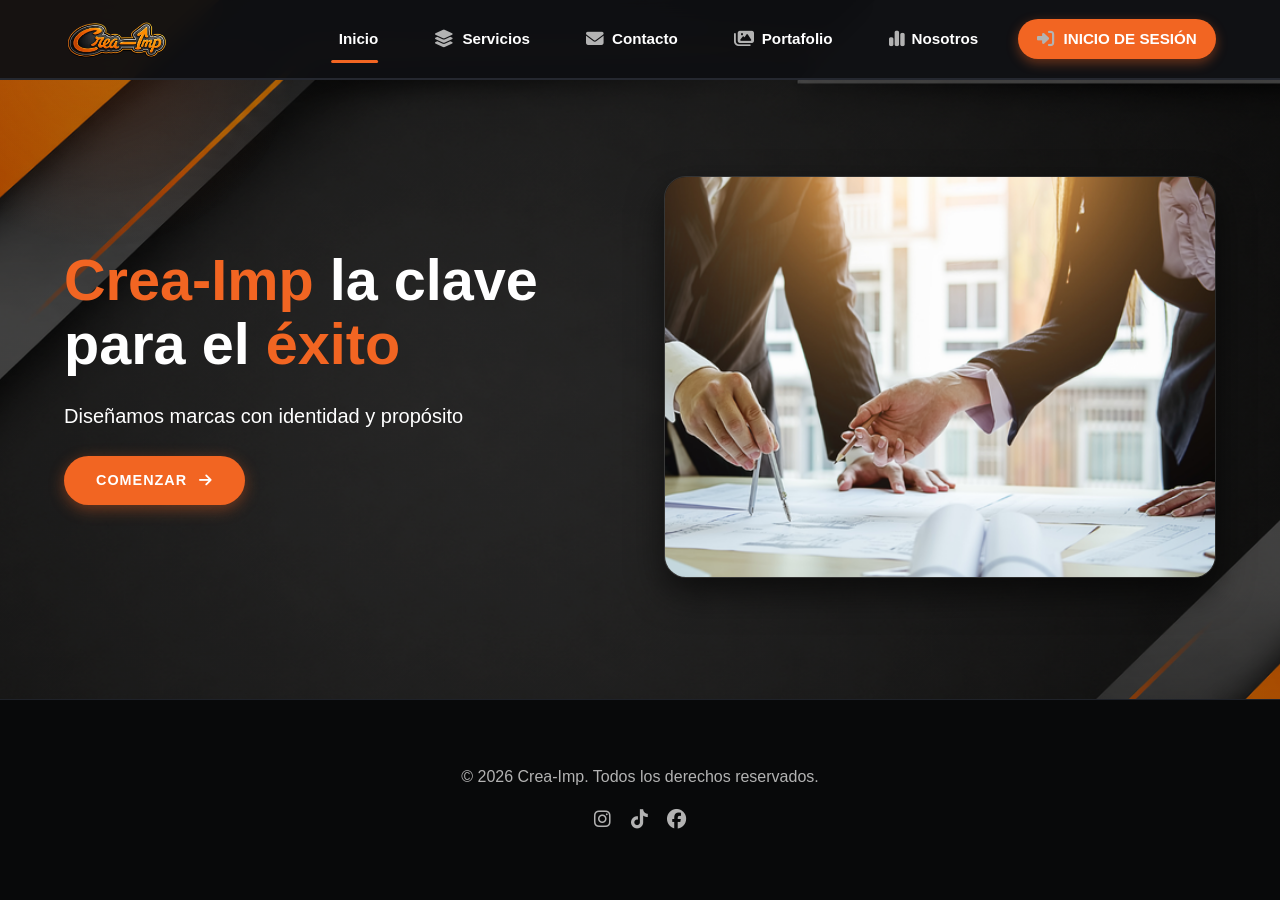
==== index.html @ 3a20e503 "actualización" ====
<!DOCTYPE html>
<html lang="es">
<head>
  <meta charset="UTF-8">
  <meta name="viewport" content="width=device-width, initial-scale=1.0">
  <title>Crea-Imp | Agencia de Diseño & Desarrollo Digital</title>
  <meta name="description" content="Diseñamos marcas con identidad y propósito. Soluciones en diseño gráfico, redes sociales y desarrollo web.">
  
  <!-- FontAwesome Cdn para Iconos -->
  <link rel="stylesheet" href="https://cdnjs.cloudflare.com/ajax/libs/font-awesome/6.4.0/css/all.min.css">
  <!-- Google Fonts: Poppins -->
  <link rel="preconnect" href="https://fonts.googleapis.com">
  <link rel="preconnect" href="https://fonts.gstatic.com" crossorigin>
  <link href="https://fonts.googleapis.com/css2?family=Poppins:ital,wght@0,400;0,600;0,700;0,800;1,800&display=swap" rel="stylesheet">
  
  <!-- CSS Global -->
  <link rel="stylesheet" href="css/styles.css">
  <link rel="stylesheet" href="css/inicio.css">
</head>
<body>

  <!-- ==================== HEADER / NAV ==================== -->
 <header class="main-header">
  <div class="header-container">
    
    <!-- Logo -->
    <a href="index.html" class="logo-link">
      <img src="IMG/logo.png" alt="Logo Crea-Imp" class="logo-img">
    </a>

    <button class="hamburger" id="hamburger-btn"
            aria-label="Abrir menú"
            aria-controls="nav-menu"
            aria-expanded="false">
      <span></span>
      <span></span>
      <span></span>
    </button>

    <!-- Menú de Navegación -->
    <nav>
      <ul class="nav-menu" id="nav-menu">
        <li><a href="index.html" class="nav-link active"><i class="fa-solid fa-sparkles"></i> Inicio</a></li>
        <li><a href="Servicios.html" class="nav-link"><i class="fa-solid fa-layer-group"></i> Servicios</a></li>
        <li><a href="Contacto.html" class="nav-link"><i class="fa-solid fa-envelope"></i> Contacto</a></li>
        <li><a href="Portafolio.html" class="nav-link"><i class="fa-solid fa-images"></i> Portafolio</a></li>
        <li><a href="Nosotros.html" class="nav-link"><i class="fa-solid fa-chart-simple"></i> Nosotros</a></li>
        
        <!-- ÚNICO BOTÓN DE INICIO DE SESIÓN -->
        <li>
          <a href="ingreso.html" class="nav-link btn-login-nav">
            <i class="fa-solid fa-right-to-bracket"></i> INICIO DE SESIÓN
          </a>
        </li>
      </ul>
    </nav>

  </div>
</header>



  <main>
    <!-- ==================== HERO SECTION ==================== -->
    <section class="hero-section">
      <div class="container hero-container">
        <div class="hero-content">
          <h1 class="hero-title">
            <span class="text-orange">Crea-Imp</span> la clave para el <span class="text-orange">éxito</span>
          </h1>
          <p class="hero-subtitle">
            Diseñamos marcas con identidad y propósito
          </p>
          <a href="contacto.html" class="btn-primary">
            COMENZAR <i class="fa-solid fa-arrow-right"></i>
          </a>
        </div>

        <div class="hero-image-wrapper">
          <img src="IMG/inicio.png" 
               alt="Equipo de diseño trabajando en planeación estratégica" 
               class="hero-img">
        </div>
      </div>
    </section>

</main>

  <!-- ==================== FOOTER ==================== -->
  <footer class="main-footer">
    <div class="container footer-content">
      <p>&copy; 2026 Crea-Imp. Todos los derechos reservados.</p>
      <div class="footer-socials">
        <a href="https://instagram.com" target="_blank" aria-label="Instagram"><i class="fa-brands fa-instagram"></i></a>
        <a href="https://tiktok.com" target="_blank" aria-label="TikTok"><i class="fa-brands fa-tiktok"></i></a>
        <a href="https://facebook.com" target="_blank" aria-label="Facebook"><i class="fa-brands fa-facebook"></i></a>
      </div>
    </div>
  </footer>

  <!-- Script JS Global -->
  <script src="js/main.js"></script>
</body>
</html>
---- css/styles.css ----
/* ==========================================
   RESET & VARIABLES GLOBALES
   ========================================== */
:root {
  /* Colors */
  --bg-dark-primary: #0b0c0e;
  --bg-dark-secondary: #14161a;
  --bg-card: #1a1c23;
  --color-orange: #f26522;
  --color-orange-hover: #d95316;
  --color-orange-dark: #8c3203;
  --color-text-white: #ffffff;
  --color-text-muted: #b3b3b3;
  --color-border: rgba(255, 255, 255, 0.85);

  /* Typography */
  --font-family: 'Archivo Black', -apple-system, BlinkMacSystemFont, "Segoe UI", Roboto, sans-serif;
  
  /* Layout & Spacing */
  --container-max-width: 1200px;
  --header-height: 80px;
  --border-radius-card: 22px;
  --border-radius-btn: 30px;

  /* Transitions */
  --transition-fast: 0.25s ease;
  --transition-smooth: 0.4s cubic-bezier(0.16, 1, 0.3, 1);
}

*, *::before, *::after {
  box-sizing: border-box;
  margin: 0;
  padding: 0;
}

html {
  scroll-behavior: smooth;
  font-size: 16px;
}

body {
  font-family: var(--font-family);
  background-color: var(--bg-dark-primary);
  color: var(--color-text-white);
  line-height: 1.6;
  overflow-x: hidden;
  min-height: 100vh;
  display: flex;
  flex-direction: column;
}

/* Background Diagonal Shapes / Decorative accents */
body::before {
  content: '';
  position: fixed;
  top: -150px;
  left: -100px;
  width: 400px;
  height: 400px;
  background: radial-gradient(circle, rgba(242,101,34,0.15) 0%, rgba(0,0,0,0) 70%);
  pointer-events: none;
  z-index: 0;
}

/* ==========================================
   TYPOGRAPHY
   ========================================== */
h1, h2, h3, h4 {
  font-weight: 700;
  line-height: 1.2;
}

h1 {
  font-size: clamp(2rem, 5vw, 3.5rem);
}

h2 {
  font-size: clamp(1.8rem, 4vw, 2.5rem);
  text-align: center;
  margin-bottom: 0.5rem;
}

p {
  color: var(--color-text-muted);
  font-size: 1rem;
}

a {
  text-decoration: none;
  color: inherit;
  transition: var(--transition-fast);
}

ul {
  list-style: none;
}

/* ==========================================
   LAYOUT CONTAINERS
   ========================================== */
.container {
  width: 90%;
  max-width: var(--container-max-width);
  margin: 0 auto;
  padding: 2rem 0;
  position: relative;
  z-index: 1;
}

/* ==========================================
   HEADER & NAVIGATION
   ========================================== */
.main-header {
  position: sticky;
  top: 0;
  width: 100%;
  height: var(--header-height);
  background-color: rgba(14, 15, 18, 0.95);
  backdrop-filter: blur(10px);
  border-bottom: 2px solid #252830;
  z-index: 1000;
  display: flex;
  align-items: center;
}

.header-container {
  display: flex;
  justify-content: space-between;
  align-items: center;
  width: 90%;
  max-width: var(--container-max-width);
  margin: 0 auto;
}

/* Logo */
.logo {
  font-size: 1.8rem;
  font-weight: 800;
  font-style: italic;
  color: var(--color-orange);
  text-shadow: 2px 2px 0px #000, -1px -1px 0 #000, 1px -1px 0 #000, -1px 1px 0 #000;
  display: flex;
  align-items: center;
  gap: 0.2rem;
}

.logo span {
  color: #ffffff;
}

/* Nav Menu */
.nav-menu {
  display: flex;
  align-items: center;
  gap: 1.5rem;
}

.nav-link {
  display: flex;
  align-items: center;
  gap: 0.5rem;
  font-size: 0.95rem;
  font-weight: 600;
  color: var(--color-text-white);
  padding: 0.5rem 1rem;
  border-radius: 8px;
  position: relative;
}

.nav-link i {
  color: var(--color-text-muted);
  font-size: 1.1rem;
  transition: var(--transition-fast);
}

.nav-link:hover, 
.nav-link.active {
  color: var(--color-text-white);
}

.nav-link:hover i,
.nav-link.active i {
  color: var(--color-orange);
}

.nav-link.active::after {
  content: '';
  position: absolute;
  bottom: -4px;
  left: 50%;
  transform: translateX(-50%);
  width: 60%;
  height: 3px;
  background-color: var(--color-orange);
  border-radius: 2px;
}

/* Hamburger Menu Mobile */
.hamburger {
  display: none;
  flex-direction: column;
  justify-content: space-between;
  width: 30px;
  height: 21px;
  background: transparent;
  border: none;
  cursor: pointer;
  z-index: 1001;
}

.hamburger span {
  width: 100%;
  height: 3px;
  background-color: var(--color-text-white);
  border-radius: 2px;
  transition: var(--transition-fast);
}

/* ==========================================
   BUTTONS & UI COMPONENTS
   ========================================== */
.btn-primary {
  display: inline-flex;
  align-items: center;
  justify-content: center;
  gap: 0.75rem;
  background-color: var(--color-orange);
  color: var(--color-text-white);
  font-weight: 700;
  font-size: 0.9rem;
  letter-spacing: 1px;
  text-transform: uppercase;
  padding: 0.8rem 2rem;
  border-radius: var(--border-radius-btn);
  border: none;
  cursor: pointer;
  box-shadow: 0 4px 15px rgba(242, 101, 34, 0.4);
  transition: var(--transition-smooth);
}

.btn-primary:hover {
  background-color: var(--color-orange-hover);
  transform: translateY(-2px);
  box-shadow: 0 6px 20px rgba(242, 101, 34, 0.6);
}

/* Custom Card Layout */
.card-box {
  background-color: var(--bg-card);
  border: 2px solid var(--color-border);
  border-radius: var(--border-radius-card);
  padding: 2.5rem;
  box-shadow: 0 10px 30px rgba(0, 0, 0, 0.5);
  position: relative;
  overflow: hidden;
}

/* ==========================================
   FOOTER GLOBAL
   ========================================== */
.main-footer {
  margin-top: auto;
  background-color: #08090a;
  border-top: 1px solid #1f2229;
  padding: 2rem 0;
  text-align: center;
  font-size: 0.85rem;
  color: var(--color-text-muted);
}

.footer-content {
  display: flex;
  flex-direction: column;
  align-items: center;
  gap: 1rem;
}

.footer-socials {
  display: flex;
  gap: 1.2rem;
}

.footer-socials a {
  color: var(--color-text-muted);
  font-size: 1.2rem;
}

.footer-socials a:hover {
  color: var(--color-orange);
}

/* ==========================================
   RESPONSIVE DESIGN (MOBILE & TABLET)
   ========================================== */
@media (max-width: 868px) {
  .hamburger {
    display: flex;
  }

  .nav-menu {
    position: fixed;
    top: var(--header-height);
    right: -100%;
    width: 100%;
    height: calc(100vh - var(--header-height));
    background-color: var(--bg-dark-primary);
    flex-direction: column;
    justify-content: center;
    gap: 2rem;
    transition: var(--transition-smooth);
  }

  .nav-menu.is-active {
    right: 0;
  }

  .nav-link {
    font-size: 1.2rem;
  }
}



/* ==========================================
   ESTILOS DESTACADOS PARA EL BOTÓN DE INICIO DE SESIÓN
   ========================================== */
.btn-login-nav {
  background-color: #f26522 !important;
  color: #ffffff !important;
  font-weight: 700 !important;
  padding: 0.5rem 1.2rem !important;
  border-radius: 20px !important;
  box-shadow: 0 4px 12px rgba(242, 101, 34, 0.4);
  transition: all 0.3s ease !important;
}

.btn-login-nav:hover {
  background-color: #d85416 !important;
  transform: translateY(-2px);
  box-shadow: 0 6px 15px rgba(242, 101, 34, 0.6);
}

 /* Ajustes generales para diferentes dispositivos */

* {
  box-sizing: border-box;
}

img {
  max-width: 100%;
  height: auto;
}
---- css/inicio.css ----
body {
  
background-image: linear-gradient(
    rgba(0, 0, 0, 0.3),
    rgba(0, 0, 0, 0.3)
  ), url("../IMG/fondo.png");

  background-size: cover;
  background-position: center;
  background-repeat: no-repeat;
  background-attachment: fixed;
}


/* ==========================================
   HOMEPAGE SPECIFIC STYLES
   ========================================== */

/* Utility class */
.text-orange {
  color: var(--color-orange);
}

/* Hero Section */
.hero-section {
  padding: 4rem 0;
  position: relative;
}

.hero-container {
  display: grid;
  grid-template-columns: 1fr 1fr;
  align-items: center;
  gap: 3rem;
}

.hero-content {
  display: flex;
  flex-direction: column;
  align-items: flex-start;
  gap: 1.5rem;
}

.hero-title {
  font-size: clamp(2.5rem, 4.5vw, 4rem);
  font-weight: 800;
  color: var(--color-text-white);
  line-height: 1.1;
}

.hero-subtitle {
  font-size: 1.25rem;
  color:  #ffffff;
}

.hero-image-wrapper {
  position: relative;
  border-radius: var(--border-radius-card);
  overflow: hidden;
  box-shadow: 0 15px 35px rgba(0, 0, 0, 0.6);
  border: 1px solid rgba(255, 255, 255, 0.1);
}

.hero-img {
  width: 100%;
  height: 100%;
  max-height: 400px;
  object-fit: cover;
  display: block;
}

/* Section: ¿Por qué elegir Crea-Imp? */
.why-us-section {
  padding: 5rem 0;
}

.section-title {
  text-align: left;
  margin-bottom: 2.5rem;
  font-size: clamp(2rem, 3.5vw, 2.8rem);
}

.why-us-grid {
  display: grid;
  grid-template-columns: 1.2fr 0.8fr;
  gap: 3rem;
  align-items: center;
}

.why-us-card {
  display: flex;
  flex-direction: column;
  gap: 1.5rem;
}

.card-icon-badge {
  width: 50px;
  height: 50px;
  background-color: rgba(242, 101, 34, 0.2);
  border: 1px solid var(--color-orange);
  border-radius: 12px;
  display: flex;
  align-items: center;
  justify-content: center;
  color: var(--color-orange);
  font-size: 1.4rem;
}

.why-us-text {
  font-size: 1.1rem;
  line-height: 1.8;
  color: #e0e0e0;
}

.why-us-visual {
  border-radius: var(--border-radius-card);
  overflow: hidden;
  box-shadow: 0 10px 30px rgba(0,0,0,0.5);
}

.why-us-img {
  width: 100%;
  height: 100%;
  max-height: 350px;
  object-fit: cover;
  display: block;
}

/* ==========================================
   RESPONSIVE HOMEPAGE
   ========================================== */
@media (max-width: 992px) {
  .hero-container,
  .why-us-grid {
    grid-template-columns: 1fr;
    gap: 2.5rem;
  }

  .hero-content {
    align-items: center;
    text-align: center;
  }

  .section-title {
    text-align: center;
  }
}



/* ==========================================
   ESTILOS DESTACADOS PARA EL BOTÓN DE INICIO DE SESIÓN
   ========================================== */
.btn-login-nav {
  background-color: #f26522 !important;
  color: #ffffff !important;
  font-weight: 700 !important;
  padding: 0.5rem 1.2rem !important;
  border-radius: 20px !important;
  box-shadow: 0 4px 12px rgba(242, 101, 34, 0.4);
  transition: all 0.3s ease !important;
}

.btn-login-nav:hover {
  background-color: #d85416 !important;
  transform: translateY(-2px);
  box-shadow: 0 6px 15px rgba(242, 101, 34, 0.6);
}




/* Ajuste de la imagen del logo en el header */
.logo-link {
  display: flex;
  align-items: center;
  text-decoration: none;
}

.logo-img {
  height: 45px; /* Ajusta este valor según la altura deseada */
  width: auto;  /* Mantiene la proporción original */
  object-fit: contain;
  transition: transform 0.3s ease;
}

.logo-img:hover {
  transform: scale(1.05); /* Efecto sutil al pasar el cursor */
}

 /* Ajustes generales para diferentes dispositivos */

* {
  box-sizing: border-box;
}

img {
  max-width: 100%;
  height: auto;
}
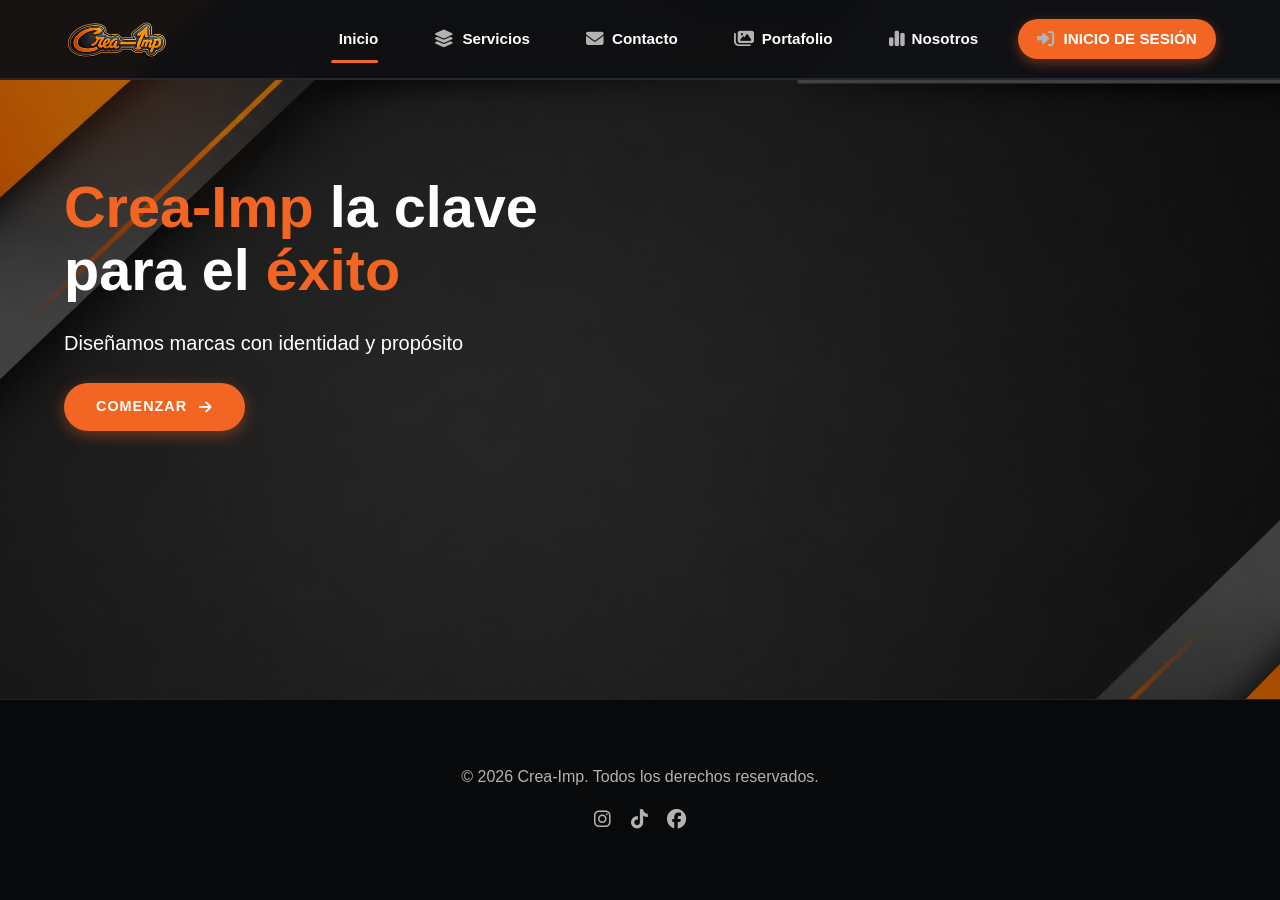
==== commit 7c6d4273: "actualización" ====
--- a/index.html
+++ b/index.html
@@ -2,7 +2,7 @@
 <html lang="es">
 <head>
   <meta charset="UTF-8">
-  <meta name="viewport" content="width=device-width, initial-scale=1.0">
+  <meta name="viewport" content="width=device-width, initial-scale=1.0,maximun-scale=1.0,user-scalable=no">
   <title>Crea-Imp | Agencia de Diseño & Desarrollo Digital</title>
   <meta name="description" content="Diseñamos marcas con identidad y propósito. Soluciones en diseño gráfico, redes sociales y desarrollo web.">
   
@@ -71,16 +71,17 @@
           <p class="hero-subtitle">
             Diseñamos marcas con identidad y propósito
           </p>
-          <a href="contacto.html" class="btn-primary">
+          <a href="Contacto.html" class="btn-primary">
             COMENZAR <i class="fa-solid fa-arrow-right"></i>
           </a>
         </div>
 
-        <div class="hero-image-wrapper">
-          <img src="IMG/inicio.png" 
-               alt="Equipo de diseño trabajando en planeación estratégica" 
-               class="hero-img">
-        </div>
+       <div class="hero-video">
+    <video autoplay muted loop playsinline preload="metadata">
+        <source src="video/video-crea-imp.mp4" type="video/mp4">
+        Tu navegador no admite la reproducción de video.
+    </video>
+</div>
       </div>
     </section>
 
--- a/css/styles.css
+++ b/css/styles.css
@@ -292,22 +292,30 @@
 /* ==========================================
    RESPONSIVE DESIGN (MOBILE & TABLET)
    ========================================== */
+/* MENÚ RESPONSIVE PARA MÓVILES */
 @media (max-width: 868px) {
   .hamburger {
     display: flex;
+    flex-shrink: 0;
   }
 
   .nav-menu {
-    position: fixed;
+    position: absolute;
     top: var(--header-height);
     right: -100%;
     width: 100%;
+    max-width: 100vw;
     height: calc(100vh - var(--header-height));
+    height: calc(100dvh - var(--header-height));
+    overflow-y: auto;
+    overflow-x: hidden;
     background-color: var(--bg-dark-primary);
     flex-direction: column;
     justify-content: center;
+    align-items: center;
     gap: 2rem;
     transition: var(--transition-smooth);
+    z-index: 1000;
   }
 
   .nav-menu.is-active {
@@ -342,11 +350,32 @@
 
  /* Ajustes generales para diferentes dispositivos */
 
-* {
+/* Ajustes generales para diferentes dispositivos */
+
+*,
+*::before,
+*::after {
   box-sizing: border-box;
 }
 
+html {
+  width: 100%;
+  max-width: 100%;
+  overflow-x: clip;
+}
+
+body {
+  width: 100%;
+  max-width: 100%;
+  overflow-x: clip;
+}
+
+img,
+video,
+iframe {
+  max-width: 100%;
+}
+
 img {
-  max-width: 100%;
   height: auto;
 }
--- a/css/inicio.css
+++ b/css/inicio.css
@@ -190,11 +190,48 @@
 
  /* Ajustes generales para diferentes dispositivos */
 
-* {
+*,
+*::before,
+*::after {
   box-sizing: border-box;
 }
 
 img {
   max-width: 100%;
   height: auto;
+}
+
+
+
+/* Ajustes para dispositivos móviles */
+@media (max-width: 768px) {
+  body {
+    background-attachment: scroll;
+    background-position: center top;
+  }
+
+  .hero-container,
+  .why-us-grid {
+    grid-template-columns: minmax(0, 1fr);
+  }
+
+  .hero-content,
+  .why-us-card {
+    min-width: 0;
+  }
+}
+
+.hero-video {
+    width: 100%;
+    max-width: 450px;
+    margin: 0 auto;
+    overflow: hidden;
+    border-radius: 14px;
+}
+
+.hero-video video {
+    display: block;
+    width: 100%;
+    height: auto;
+    object-fit: contain;
 }
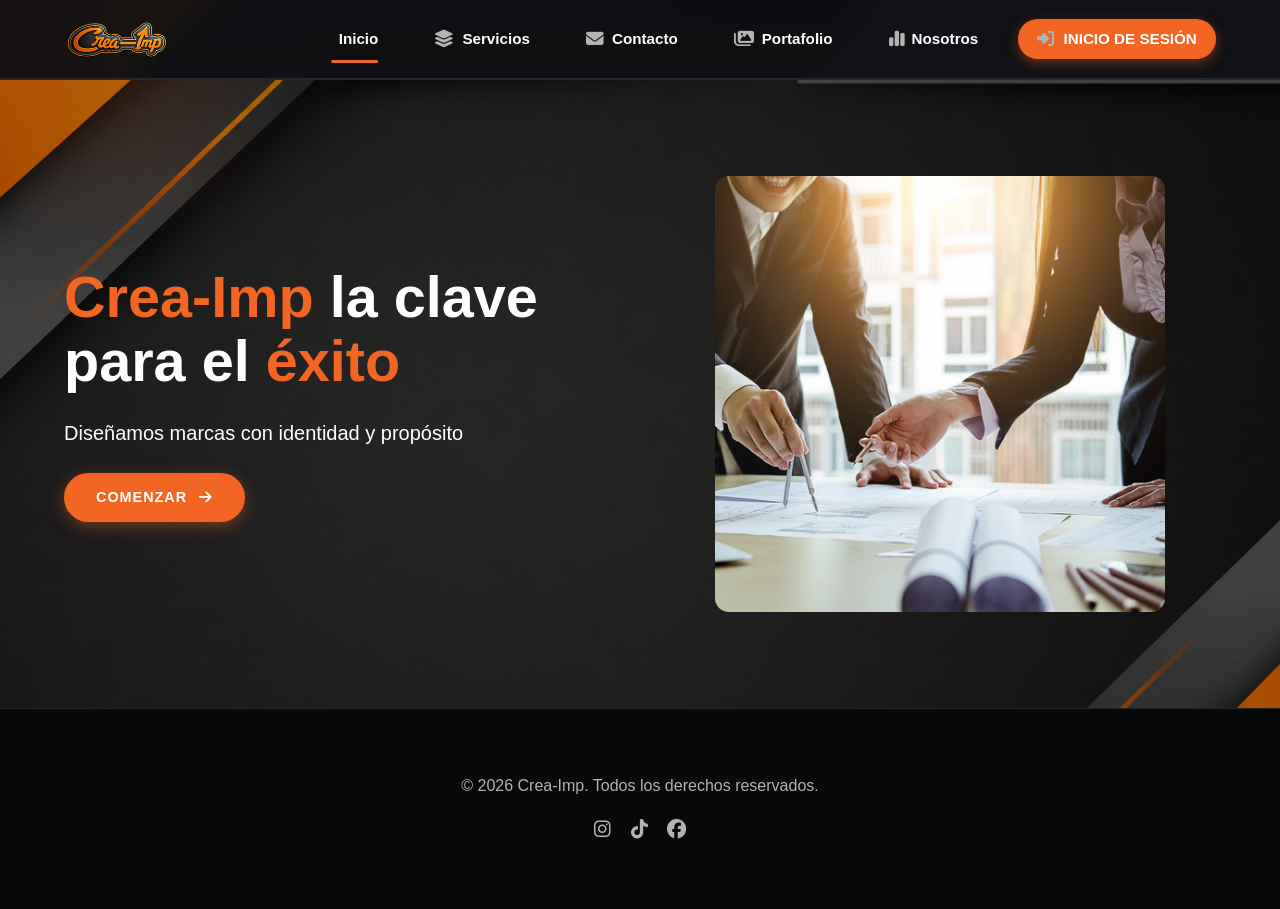
==== commit 1b7e6f3e: "actualización" ====
--- a/index.html
+++ b/index.html
@@ -76,10 +76,9 @@
           </a>
         </div>
 
-       <div class="hero-video">
-    <video autoplay muted loop playsinline preload="metadata">
+      <div class="hero-video">
+    <video muted loop playsinline preload="none" poster="IMG/inicio.png">
         <source src="video/video-crea-imp.mp4" type="video/mp4">
-        Tu navegador no admite la reproducción de video.
     </video>
 </div>
       </div>
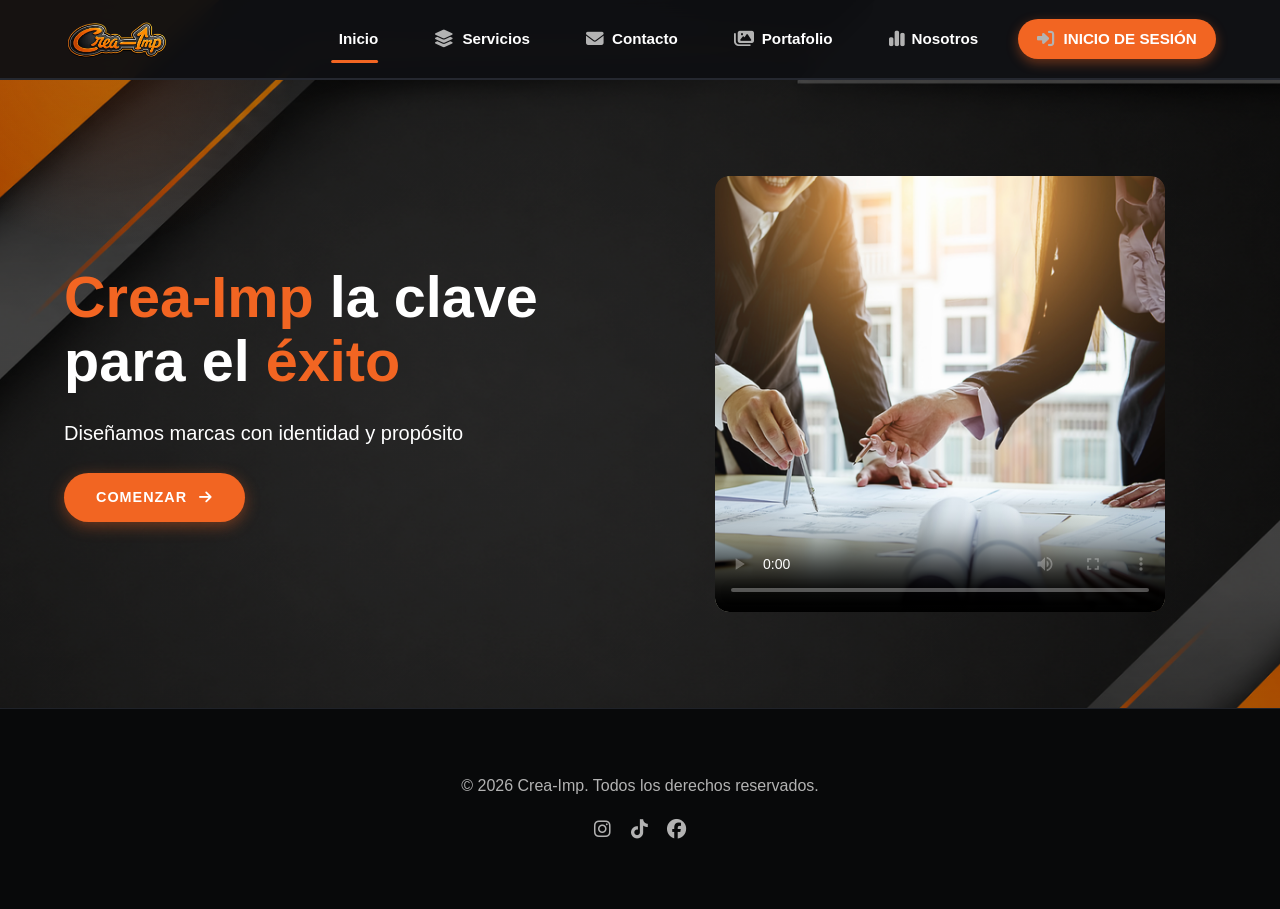
==== commit cabeb07e: "actualización" ====
--- a/index.html
+++ b/index.html
@@ -76,9 +76,10 @@
           </a>
         </div>
 
-      <div class="hero-video">
-    <video muted loop playsinline preload="none" poster="IMG/inicio.png">
+     <div class="hero-video">
+    <video controls playsinline preload="metadata" poster="IMG/inicio.png">
         <source src="video/video-crea-imp.mp4" type="video/mp4">
+        Tu navegador no admite la reproducción de video.
     </video>
 </div>
       </div>
--- a/css/inicio.css
+++ b/css/inicio.css
@@ -234,4 +234,5 @@
     width: 100%;
     height: auto;
     object-fit: contain;
-}+    border-radius: 14px;
+  }
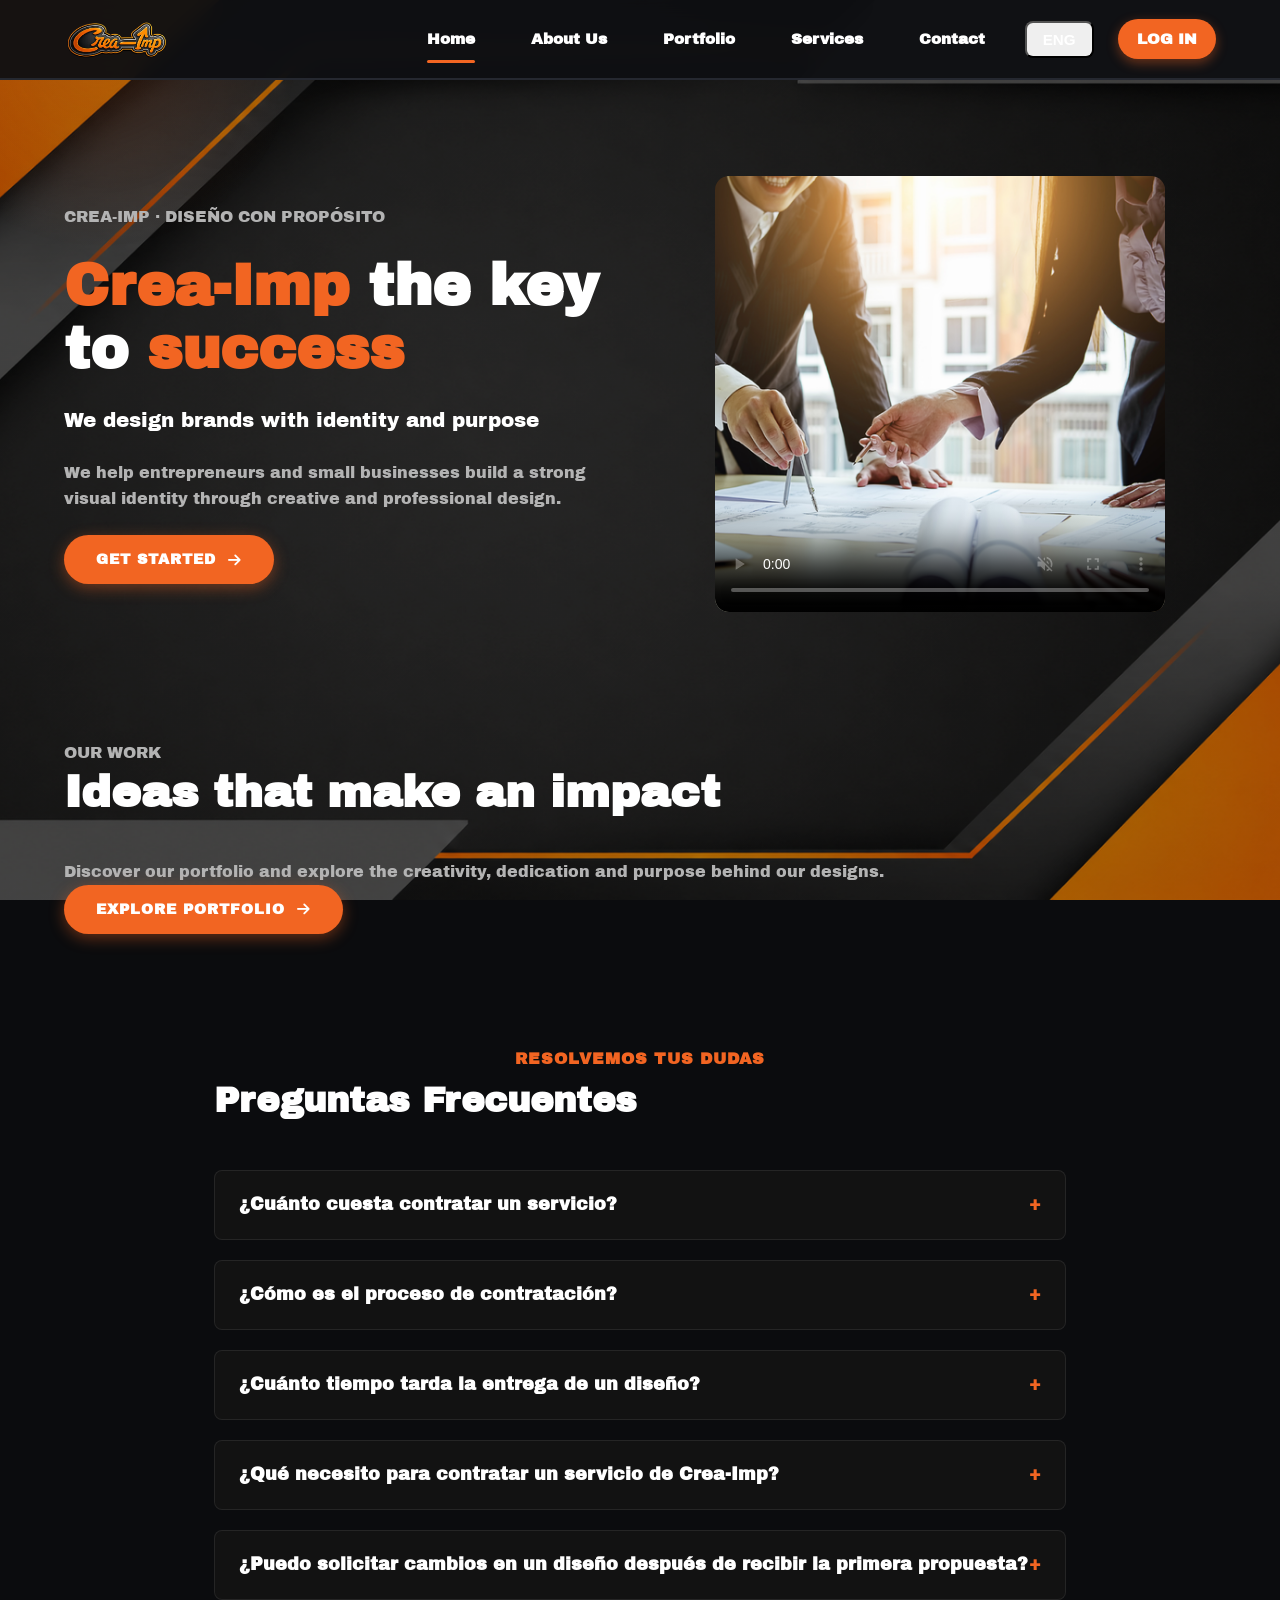
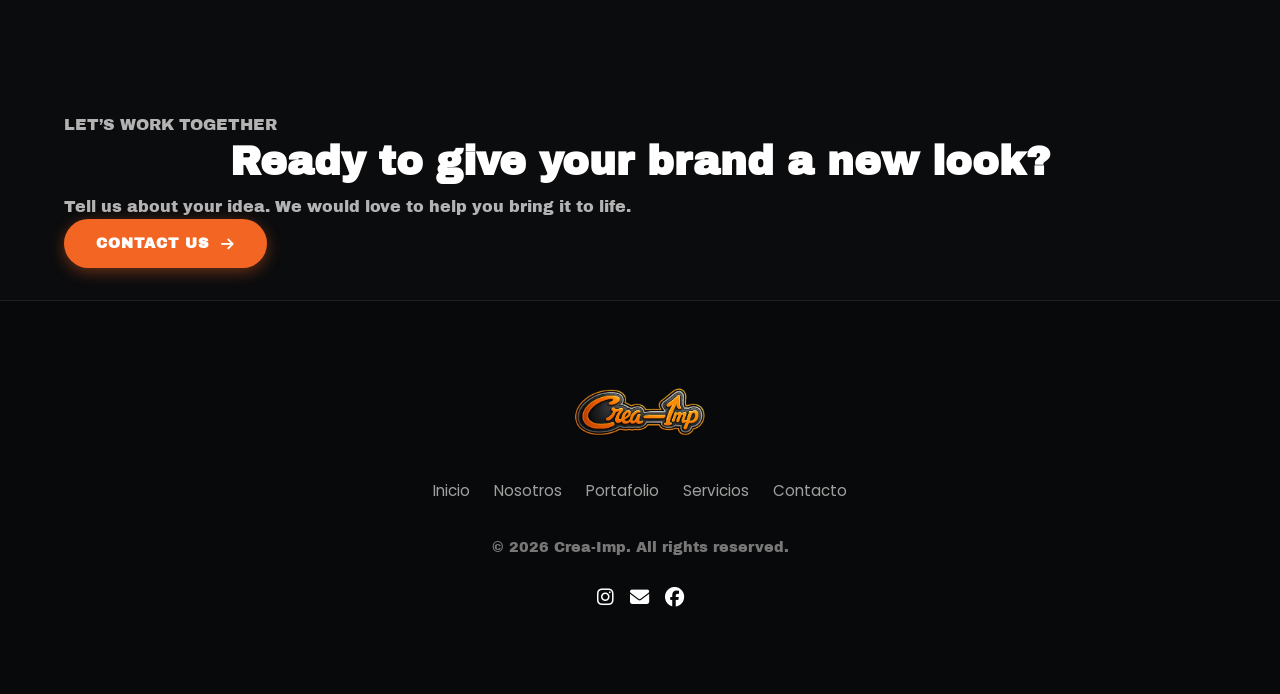
==== commit 686dd432: "actualización c-i" ====
--- a/index.html
+++ b/index.html
@@ -1,105 +1,424 @@
-<!DOCTYPE html>
-<html lang="es">
-<head>
-  <meta charset="UTF-8">
-  <meta name="viewport" content="width=device-width, initial-scale=1.0,maximun-scale=1.0,user-scalable=no">
-  <title>Crea-Imp | Agencia de Diseño & Desarrollo Digital</title>
-  <meta name="description" content="Diseñamos marcas con identidad y propósito. Soluciones en diseño gráfico, redes sociales y desarrollo web.">
-  
-  <!-- FontAwesome Cdn para Iconos -->
-  <link rel="stylesheet" href="https://cdnjs.cloudflare.com/ajax/libs/font-awesome/6.4.0/css/all.min.css">
-  <!-- Google Fonts: Poppins -->
-  <link rel="preconnect" href="https://fonts.googleapis.com">
-  <link rel="preconnect" href="https://fonts.gstatic.com" crossorigin>
-  <link href="https://fonts.googleapis.com/css2?family=Poppins:ital,wght@0,400;0,600;0,700;0,800;1,800&display=swap" rel="stylesheet">
-  
-  <!-- CSS Global -->
-  <link rel="stylesheet" href="css/styles.css">
-  <link rel="stylesheet" href="css/inicio.css">
-</head>
-<body>
-
-  <!-- ==================== HEADER / NAV ==================== -->
- <header class="main-header">
-  <div class="header-container">
-    
-    <!-- Logo -->
-    <a href="index.html" class="logo-link">
-      <img src="IMG/logo.png" alt="Logo Crea-Imp" class="logo-img">
-    </a>
-
-    <button class="hamburger" id="hamburger-btn"
-            aria-label="Abrir menú"
-            aria-controls="nav-menu"
-            aria-expanded="false">
-      <span></span>
-      <span></span>
-      <span></span>
-    </button>
-
-    <!-- Menú de Navegación -->
-    <nav>
-      <ul class="nav-menu" id="nav-menu">
-        <li><a href="index.html" class="nav-link active"><i class="fa-solid fa-sparkles"></i> Inicio</a></li>
-        <li><a href="Servicios.html" class="nav-link"><i class="fa-solid fa-layer-group"></i> Servicios</a></li>
-        <li><a href="Contacto.html" class="nav-link"><i class="fa-solid fa-envelope"></i> Contacto</a></li>
-        <li><a href="Portafolio.html" class="nav-link"><i class="fa-solid fa-images"></i> Portafolio</a></li>
-        <li><a href="Nosotros.html" class="nav-link"><i class="fa-solid fa-chart-simple"></i> Nosotros</a></li>
-        
-        <!-- ÚNICO BOTÓN DE INICIO DE SESIÓN -->
-        <li>
-          <a href="ingreso.html" class="nav-link btn-login-nav">
-            <i class="fa-solid fa-right-to-bracket"></i> INICIO DE SESIÓN
-          </a>
-        </li>
-      </ul>
-    </nav>
-
-  </div>
-</header>
-
-
-
-  <main>
-    <!-- ==================== HERO SECTION ==================== -->
-    <section class="hero-section">
-      <div class="container hero-container">
-        <div class="hero-content">
-          <h1 class="hero-title">
-            <span class="text-orange">Crea-Imp</span> la clave para el <span class="text-orange">éxito</span>
-          </h1>
-          <p class="hero-subtitle">
-            Diseñamos marcas con identidad y propósito
-          </p>
-          <a href="Contacto.html" class="btn-primary">
-            COMENZAR <i class="fa-solid fa-arrow-right"></i>
-          </a>
-        </div>
-
-     <div class="hero-video">
-    <video controls playsinline preload="metadata" poster="IMG/inicio.png">
-        <source src="video/video-crea-imp.mp4" type="video/mp4">
-        Tu navegador no admite la reproducción de video.
-    </video>
-</div>
-      </div>
-    </section>
-
-</main>
-
-  <!-- ==================== FOOTER ==================== -->
-  <footer class="main-footer">
-    <div class="container footer-content">
-      <p>&copy; 2026 Crea-Imp. Todos los derechos reservados.</p>
-      <div class="footer-socials">
-        <a href="https://instagram.com" target="_blank" aria-label="Instagram"><i class="fa-brands fa-instagram"></i></a>
-        <a href="https://tiktok.com" target="_blank" aria-label="TikTok"><i class="fa-brands fa-tiktok"></i></a>
-        <a href="https://facebook.com" target="_blank" aria-label="Facebook"><i class="fa-brands fa-facebook"></i></a>
-      </div>
-    </div>
-  </footer>
-
-  <!-- Script JS Global -->
-  <script src="js/main.js"></script>
-</body>
+<!DOCTYPE html>
+<html lang="en">
+<head>
+  <meta charset="UTF-8">
+  <meta name="viewport" content="width=device-width, initial-scale=1.0">
+
+  <title>Crea-Imp | Design & Digital Agency</title>
+
+  <meta name="description"
+        content="We design brands with identity and purpose.">
+
+  <meta name="theme-color" content="#0b0c0e">
+
+  <!-- Fuentes -->
+  <link rel="preconnect" href="https://fonts.googleapis.com">
+  <link rel="preconnect" href="https://fonts.gstatic.com" crossorigin>
+
+  <link href="https://fonts.googleapis.com/css2?family=Archivo+Black&family=Poppins:wght@400;500;600;700;800&display=swap"
+        rel="stylesheet">
+
+  <!-- Iconos -->
+  <link rel="stylesheet"
+        href="https://cdnjs.cloudflare.com/ajax/libs/font-awesome/6.4.0/css/all.min.css">
+
+  <!-- Estilos globales y de Inicio -->
+  <link rel="stylesheet" href="css/styles.css">
+  <link rel="stylesheet" href="css/inicio.css">
+  
+  <style>
+    /* Estilos específicos para ajustar el logo y el menú pequeño del footer */
+    .footer-logo-custom {
+      max-width: 140px;
+      width: 100%;
+      height: auto;
+      object-fit: contain;
+    }
+    .footer-nav-links {
+      display: flex;
+      justify-content: center;
+      gap: 1.5rem;
+      margin: 1rem 0;
+      flex-wrap: wrap;
+    }
+    .footer-nav-links a {
+      color: #a0a0a0;
+      text-decoration: none;
+      font-size: 0.95rem;
+      font-family: 'Poppins', sans-serif;
+      transition: color 0.3s ease;
+    }
+    .footer-nav-links a:hover {
+      color: #F26522;
+    }
+  </style>
+</head>
+
+<body>
+
+  <!-- =====================================
+       HEADER / NAVEGACIÓN
+  ====================================== -->
+  <header class="main-header">
+    <div class="header-container">
+
+      <a href="index.html"
+         class="logo-link"
+         aria-label="Crea-Imp - Home">
+
+        <img src="IMG/logo.png"
+             alt="Crea-Imp Logo"
+             class="logo-img"
+             data-i18n-alt="logoAlt">
+      </a>
+
+      <!-- Menú móvil -->
+      <button class="hamburger"
+              id="hamburger-btn"
+              type="button"
+              aria-label="Open menu"
+              aria-controls="nav-menu"
+              aria-expanded="false"
+              data-i18n-aria="menuLabel">
+
+        <span></span>
+        <span></span>
+        <span></span>
+      </button>
+
+      <!-- Navegación principal -->
+      <nav aria-label="Main navigation">
+        <ul class="nav-menu" id="nav-menu">
+
+          <li>
+            <a href="index.html" class="nav-link active">
+              <span data-i18n="home">Home</span>
+            </a>
+          </li>
+
+          <li>
+            <a href="Nosotros.html" class="nav-link">
+              <span data-i18n="about">About Us</span>
+            </a>
+          </li>
+
+          <li>
+            <a href="Portafolio.html" class="nav-link">
+              <span data-i18n="portfolio">Portfolio</span>
+            </a>
+          </li>
+
+          <li>
+            <a href="Servicios.html" class="nav-link">
+              <span data-i18n="services">Services</span>
+            </a>
+          </li>
+
+          <li>
+            <a href="Contacto.html" class="nav-link">
+              <span data-i18n="contact">Contact</span>
+            </a>
+          </li>
+
+          
+          <!-- Cambio de idioma -->
+          <li class="language-switch-item">
+            <button type="button"
+                    id="language-toggle"
+                    class="nav-link btn-language"
+                    aria-label="Cambiar a español">
+              ESP
+            </button>
+          </li>
+
+          <!-- Inicio de sesión -->
+          <li>
+            <a href="ingreso.html"
+               class="nav-link btn-login-nav">
+              <span data-i18n="login">LOG IN</span>
+            </a>
+          </li>
+
+        </ul>
+      </nav>
+
+    </div>
+  </header>
+
+
+  <main>
+
+    <!-- =====================================
+         PRESENTACIÓN PRINCIPAL
+    ====================================== -->
+    <section class="hero-section" id="inicio">
+      <div class="container hero-container">
+
+        <div class="hero-content">
+
+          <p class="hero-eyebrow">
+            CREA-IMP · DISEÑO CON PROPÓSITO
+          </p>
+
+          <h1 class="hero-title">
+            <span class="text-orange">Crea-Imp</span>
+            <span data-i18n="headline">the key to</span>
+            <span class="text-orange" data-i18n="success">
+              success
+            </span>
+          </h1>
+
+          <p class="hero-subtitle" data-i18n="subtitle">
+            We design brands with identity and purpose.
+          </p>
+
+          <p class="hero-description"
+             data-i18n="heroDescription">
+            We help entrepreneurs and small businesses
+            communicate their ideas through creative design
+            and visual content.
+          </p>
+
+          <a href="Contacto.html" class="btn-primary">
+            <span data-i18n="getStarted">GET STARTED</span>
+            <i class="fa-solid fa-arrow-right" aria-hidden="true"></i>
+          </a>
+
+        </div>
+
+        <!-- Video de presentación -->
+        <div class="hero-video">
+          <video controls
+                 autoplay
+                 muted
+                 playsinline
+                 preload="auto"
+                 poster="IMG/inicio.png"
+                 aria-label="Crea-Imp presentation video"
+                 style="width: 100%; height: 100%; border-radius: 12px; object-fit: cover;">
+            <source src="IMG/video-corporativo.mp4" type="video/mp4">
+            <source src="IMG/video-corporatico.mp4" type="video/mp4">
+            Your browser does not support video playback.
+          </video>
+        </div>
+
+      </div>
+    </section>
+
+
+    <!-- =====================================
+         PORTAFOLIO DESTACADO
+    ====================================== -->
+    <section class="featured-portfolio" id="trabajos">
+      <div class="container">
+
+        <div class="portfolio-heading">
+
+          <p class="section-eyebrow"
+             data-i18n="portfolioEyebrow">
+            OUR CREATIVE WORK
+          </p>
+
+          <h2 class="section-title"
+              data-i18n="portfolioTitle">
+            Ideas that make an impact
+          </h2>
+
+          <p class="section-description"
+             data-i18n="portfolioDescription">
+            Discover the creative work and visual designs
+            developed by Crea-Imp.
+          </p>
+
+        </div>
+
+        <div class="portfolio-cta">
+
+          <a href="Portafolio.html" class="btn-primary">
+            <span data-i18n="viewPortfolio">
+              VIEW PORTFOLIO
+            </span>
+
+            <i class="fa-solid fa-arrow-right"
+               aria-hidden="true"></i>
+          </a>
+
+        </div>
+
+      </div>
+    </section>
+
+
+    <!-- =====================================
+         PREGUNTAS FRECUENTES (FAQ)
+    ====================================== -->
+    <section class="faq-section" id="faq" style="padding: 5rem 0; background-color: #0b0c0e;">
+      <div class="container" style="max-width: 900px; margin: 0 auto; padding: 0 1.5rem;">
+
+        <div style="text-align: center; margin-bottom: 3rem;">
+          <p class="section-eyebrow" data-i18n="faqEyebrow" style="color: #F26522; font-weight: 700; letter-spacing: 1px;">
+            RESOLVEMOS TUS DUDAS
+          </p>
+          <h2 class="section-title" data-i18n="faqTitle" style="color: #fff; font-size: 2.2rem; margin-top: 0.5rem;">
+            Preguntas Frecuentes
+          </h2>
+        </div>
+
+        <div class="faq-container" style="display: flex; flex-direction: column; gap: 1.25rem;">
+
+          <!-- Pregunta 1 -->
+          <details style="background: #121212; border: 1px solid rgba(255, 255, 255, 0.08); border-radius: 8px; padding: 1.25rem 1.5rem; cursor: pointer;">
+            <summary style="color: #fff; font-weight: 600; font-size: 1.1rem; list-style: none; display: flex; justify-content: space-between; align-items: center;">
+              ¿Cuánto cuesta contratar un servicio?
+              <span style="color: #F26522;">+</span>
+            </summary>
+            <p style="color: #a0a0a0; margin-top: 1rem; line-height: 1.6; font-size: 0.95rem;">
+              El costo varía en función del tipo de proyecto, la cantidad de piezas visuales requeridas y la complejidad del diseño. Te invitamos a contactarnos para enviarte una cotización personalizada.
+            </p>
+          </details>
+
+          <!-- Pregunta 2 -->
+          <details style="background: #121212; border: 1px solid rgba(255, 255, 255, 0.08); border-radius: 8px; padding: 1.25rem 1.5rem; cursor: pointer;">
+            <summary style="color: #fff; font-weight: 600; font-size: 1.1rem; list-style: none; display: flex; justify-content: space-between; align-items: center;">
+              ¿Cómo es el proceso de contratación?
+              <span style="color: #F26522;">+</span>
+            </summary>
+            <p style="color: #a0a0a0; margin-top: 1rem; line-height: 1.6; font-size: 0.95rem;">
+              Primero nos cuentas tu idea o necesidad mediante nuestro formulario o canales de atención. Luego evaluamos el proyecto, definimos objetivos, enviamos la propuesta económica y, tras tu aprobación, ¡comenzamos a crear!
+            </p>
+          </details>
+
+          <!-- Pregunta 3 -->
+          <details style="background: #121212; border: 1px solid rgba(255, 255, 255, 0.08); border-radius: 8px; padding: 1.25rem 1.5rem; cursor: pointer;">
+            <summary style="color: #fff; font-weight: 600; font-size: 1.1rem; list-style: none; display: flex; justify-content: space-between; align-items: center;">
+              ¿Cuánto tiempo tarda la entrega de un diseño?
+              <span style="color: #F26522;">+</span>
+            </summary>
+            <p style="color: #a0a0a0; margin-top: 1rem; line-height: 1.6; font-size: 0.95rem;">
+              El tiempo de entrega depende del alcance de la solicitud. Diseños de piezas individuales pueden tomar de 2 a 4 días hábiles, mientras que desarrollos completos de identidad corporativa toman entre 1 y 2 semanas.
+            </p>
+          </details>
+
+          <!-- Pregunta 4 -->
+          <details style="background: #121212; border: 1px solid rgba(255, 255, 255, 0.08); border-radius: 8px; padding: 1.25rem 1.5rem; cursor: pointer;">
+            <summary style="color: #fff; font-weight: 600; font-size: 1.1rem; list-style: none; display: flex; justify-content: space-between; align-items: center;">
+              ¿Qué necesito para contratar un servicio de Crea-Imp?
+              <span style="color: #F26522;">+</span>
+            </summary>
+            <p style="color: #a0a0a0; margin-top: 1rem; line-height: 1.6; font-size: 0.95rem;">
+              Solo necesitas una idea clara del objetivo de tu negocio, la información o textos básicos que deseas incluir, y en caso de contar con ellos, logotipos o imágenes de referencia previos.
+            </p>
+          </details>
+
+          <!-- Pregunta 5 -->
+          <details style="background: #121212; border: 1px solid rgba(255, 255, 255, 0.08); border-radius: 8px; padding: 1.25rem 1.5rem; cursor: pointer;">
+            <summary style="color: #fff; font-weight: 600; font-size: 1.1rem; list-style: none; display: flex; justify-content: space-between; align-items: center;">
+              ¿Puedo solicitar cambios en un diseño después de recibir la primera propuesta?
+              <span style="color: #F26522;">+</span>
+            </summary>
+            <p style="color: #a0a0a0; margin-top: 1rem; line-height: 1.6; font-size: 0.95rem;">
+              ¡Totalmente! Todos nuestros servicios incluyen rondas de ajustes para asegurar que el producto final cumpla al 100% con tus expectativas y las necesidades de tu marca.
+            </p>
+          </details>
+
+        </div>
+
+      </div>
+    </section>
+
+
+    <!-- =====================================
+         LLAMADO A CONTACTAR
+    ====================================== -->
+    <section class="home-contact" id="comenzar">
+      <div class="container home-contact-content">
+
+        <p class="section-eyebrow"
+           data-i18n="contactEyebrow">
+          LET'S CREATE SOMETHING
+        </p>
+
+        <h2 data-i18n="contactTitle">
+          Ready to bring your ideas to life?
+        </h2>
+
+        <p data-i18n="contactDescription">
+          Tell us about your project and let's get started.
+        </p>
+
+        <a href="Contacto.html" class="btn-primary">
+          <span data-i18n="contactButton">
+            CONTACT US
+          </span>
+
+          <i class="fa-solid fa-arrow-right"
+             aria-hidden="true"></i>
+        </a>
+
+      </div>
+    </section>
+
+  </main>
+
+
+  <!-- =====================================
+       FOOTER
+  ====================================== -->
+  <footer class="main-footer" style="padding: 3rem 0; background-color: #08090a; text-align: center;">
+    <div class="container footer-content" style="display: flex; flex-direction: column; align-items: center; gap: 1rem;">
+
+      <a href="index.html" class="footer-brand">
+        <img src="IMG/logo.png"
+             alt="Crea-Imp Logo"
+             class="footer-logo footer-logo-custom">
+      </a>
+
+      <!-- Menú pequeño / Enlaces rápidos al pie -->
+      <nav class="footer-nav-links" aria-label="Footer navigation">
+        <a href="index.html">Inicio</a>
+        <a href="Nosotros.html">Nosotros</a>
+        <a href="Portafolio.html">Portafolio</a>
+        <a href="Servicios.html">Servicios</a>
+        <a href="Contacto.html">Contacto</a>
+      </nav>
+
+      <p data-i18n="copyright" style="color: #777; font-size: 0.9rem;">
+        © 2026 Crea-Imp. All rights reserved.
+      </p>
+
+      <div class="footer-socials" style="display: flex; gap: 1rem; font-size: 1.2rem; margin-top: 0.5rem;">
+
+        <a href="https://instagram.com/Crea-Imp_oficial"
+           target="_blank"
+           rel="noopener noreferrer"
+           aria-label="Instagram"
+           style="color: #fff;">
+          <i class="fa-brands fa-instagram"></i>
+        </a>
+
+        <!-- Se reemplazó TikTok por Correo Electrónico -->
+        <a href="mailto:creaimp.oficial@gmail.com"
+           aria-label="Correo electrónico"
+           style="color: #fff;">
+          <i class="fa-solid fa-envelope"></i>
+        </a>
+
+        <a href="https://facebook.com"
+           target="_blank"
+           rel="noopener noreferrer"
+           aria-label="Facebook"
+           style="color: #fff;">
+          <i class="fa-brands fa-facebook"></i>
+        </a>
+
+      </div>
+
+    </div>
+  </footer>
+
+
+  <!-- JavaScript -->
+  <script src="js/main.js"></script>
+
+</body>
 </html>
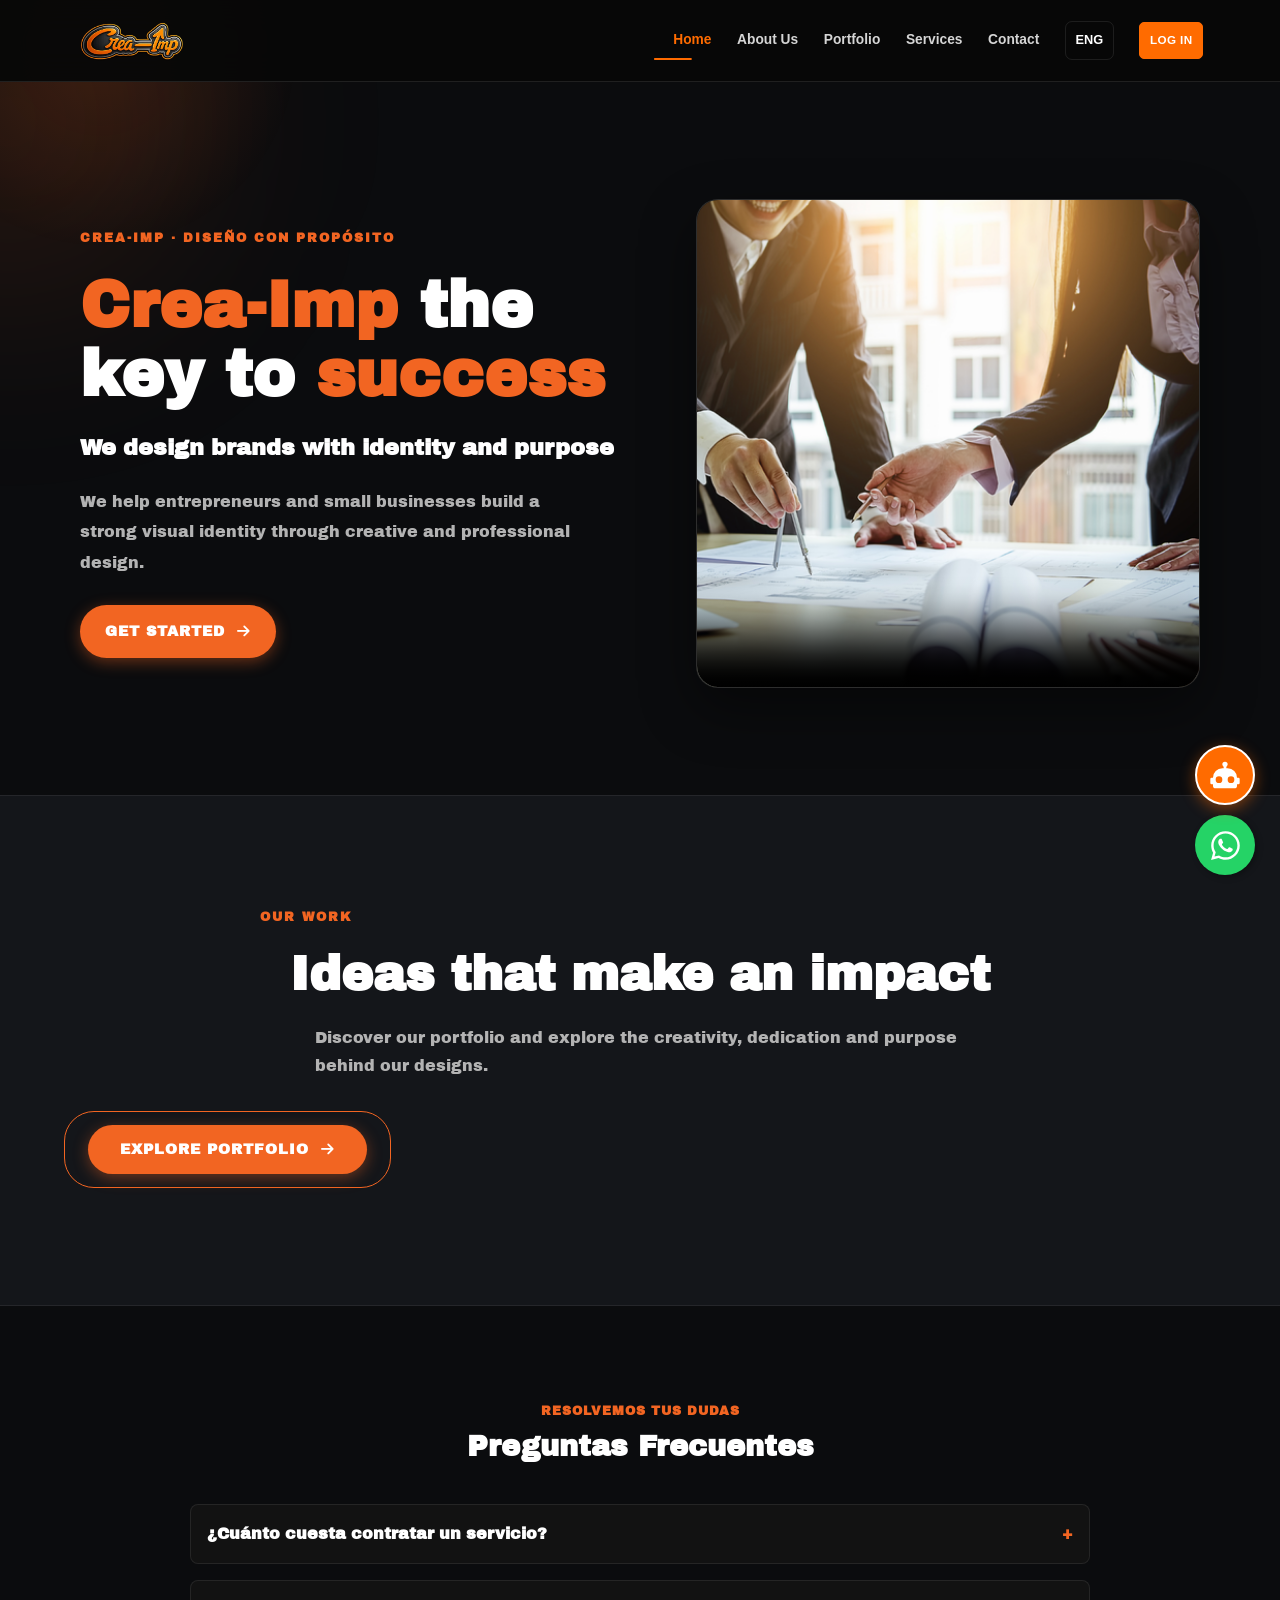
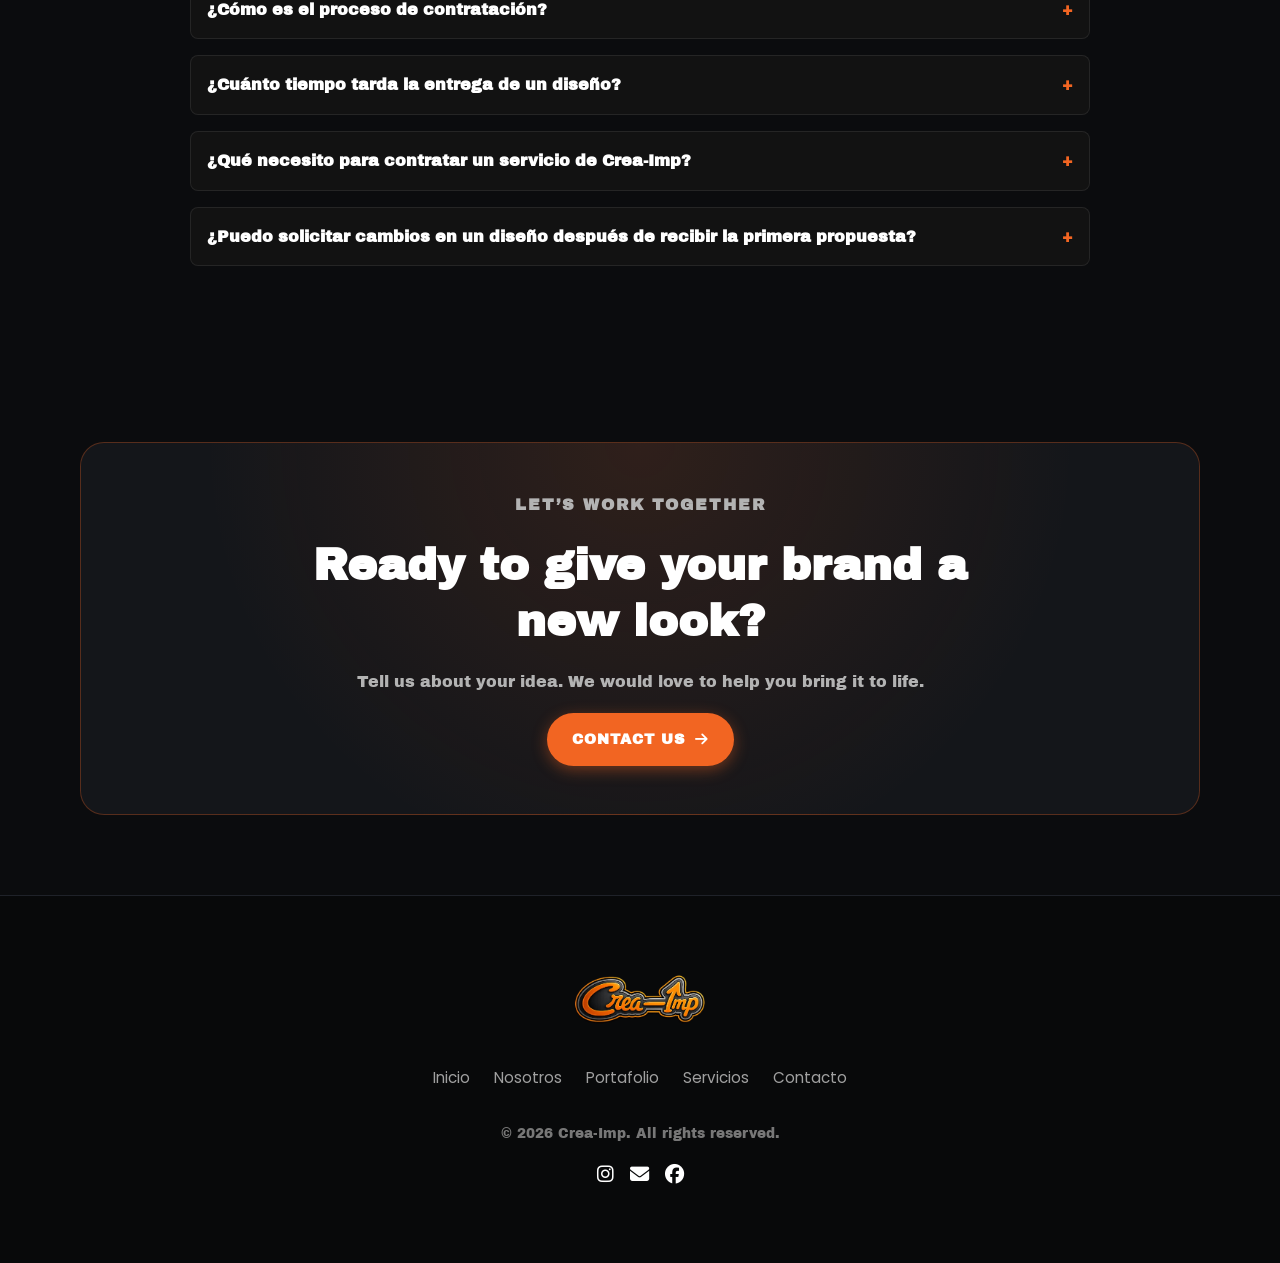
==== commit 488d52df: "Creaimp" ====
--- a/index.html
+++ b/index.html
@@ -1,4 +1,4 @@
-<!DOCTYPE html>
+﻿<!DOCTYPE html>
 <html lang="en">
 <head>
   <meta charset="UTF-8">
@@ -6,28 +6,22 @@
 
   <title>Crea-Imp | Design & Digital Agency</title>
 
-  <meta name="description"
-        content="We design brands with identity and purpose.">
-
+  <meta name="description" content="We design brands with identity and purpose.">
   <meta name="theme-color" content="#0b0c0e">
 
   <!-- Fuentes -->
   <link rel="preconnect" href="https://fonts.googleapis.com">
   <link rel="preconnect" href="https://fonts.gstatic.com" crossorigin>
-
-  <link href="https://fonts.googleapis.com/css2?family=Archivo+Black&family=Poppins:wght@400;500;600;700;800&display=swap"
-        rel="stylesheet">
+  <link href="https://fonts.googleapis.com/css2?family=Archivo+Black&family=Poppins:wght@400;500;600;700;800&display=swap" rel="stylesheet">
 
   <!-- Iconos -->
-  <link rel="stylesheet"
-        href="https://cdnjs.cloudflare.com/ajax/libs/font-awesome/6.4.0/css/all.min.css">
+  <link rel="stylesheet" href="https://cdnjs.cloudflare.com/ajax/libs/font-awesome/6.4.0/css/all.min.css">
 
   <!-- Estilos globales y de Inicio -->
   <link rel="stylesheet" href="css/styles.css">
   <link rel="stylesheet" href="css/inicio.css">
   
   <style>
-    /* Estilos específicos para ajustar el logo y el menú pequeño del footer */
     .footer-logo-custom {
       max-width: 140px;
       width: 100%;
@@ -51,329 +45,215 @@
     .footer-nav-links a:hover {
       color: #F26522;
     }
+
+    /* REGLAS RESPONSIVE PARA MÓVILES */
+    @media (max-width: 768px) {
+      .header-container {
+        padding: 0 1rem;
+        display: flex;
+        justify-content: space-between;
+        align-items: center;
+      }
+      .hamburger {
+        display: flex !important;
+        flex-direction: column;
+        justify-content: space-between;
+        width: 28px;
+        height: 20px;
+        background: transparent;
+        border: none;
+        cursor: pointer;
+        z-index: 1001;
+      }
+      .hamburger span {
+        display: block;
+        width: 100%;
+        height: 3px;
+        background-color: #fff;
+        border-radius: 2px;
+        transition: all 0.3s ease;
+      }
+      .nav-menu {
+        position: fixed;
+        top: 0;
+        right: -100%;
+        width: 80%;
+        max-width: 300px;
+        height: 100vh;
+        background-color: #121212;
+        flex-direction: column;
+        justify-content: center;
+        align-items: center;
+        gap: 1.5rem;
+        transition: right 0.4s ease-in-out;
+        z-index: 1000;
+        box-shadow: -5px 0 25px rgba(0,0,0,0.5);
+        padding: 2rem;
+      }
+      .nav-menu.active {
+        right: 0;
+      }
+      .hero-container {
+        flex-direction: column !important;
+        text-align: center;
+        padding: 2rem 1rem !important;
+      }
+      .hero-content {
+        max-width: 100% !important;
+      }
+      .hero-video {
+        width: 100% !important;
+        margin-top: 1.5rem;
+      }
+      .faq-container details {
+        padding: 1rem !important;
+      }
+    }
   </style>
 </head>
 
 <body>
 
-  <!-- =====================================
-       HEADER / NAVEGACIÓN
-  ====================================== -->
   <header class="main-header">
     <div class="header-container">
-
-      <a href="index.html"
-         class="logo-link"
-         aria-label="Crea-Imp - Home">
-
-        <img src="IMG/logo.png"
-             alt="Crea-Imp Logo"
-             class="logo-img"
-             data-i18n-alt="logoAlt">
+      <a href="index.html" class="logo-link" aria-label="Crea-Imp - Home">
+        <img src="IMG/logo.png" alt="Crea-Imp Logo" class="logo-img" data-i18n-alt="logoAlt">
       </a>
 
-      <!-- Menú móvil -->
-      <button class="hamburger"
-              id="hamburger-btn"
-              type="button"
-              aria-label="Open menu"
-              aria-controls="nav-menu"
-              aria-expanded="false"
-              data-i18n-aria="menuLabel">
-
+      <button class="hamburger" id="hamburger-btn" type="button" aria-label="Open menu" aria-controls="nav-menu" aria-expanded="false" data-i18n-aria="menuLabel">
         <span></span>
         <span></span>
         <span></span>
       </button>
 
-      <!-- Navegación principal -->
       <nav aria-label="Main navigation">
         <ul class="nav-menu" id="nav-menu">
-
+          <li><a href="index.html" class="nav-link active"><span data-i18n="home">Home</span></a></li>
+          <li><a href="Nosotros.html" class="nav-link"><span data-i18n="about">About Us</span></a></li>
+          <li><a href="Portafolio.html" class="nav-link"><span data-i18n="portfolio">Portfolio</span></a></li>
+          <li><a href="Servicios.html" class="nav-link"><span data-i18n="services">Services</span></a></li>
+          <li><a href="Contacto.html" class="nav-link"><span data-i18n="contact">Contact</span></a></li>
+          <li class="language-switch-item">
+            <button type="button" id="language-toggle" class="nav-link btn-language" aria-label="Cambiar a español">ESP</button>
+          </li>
           <li>
-            <a href="index.html" class="nav-link active">
-              <span data-i18n="home">Home</span>
-            </a>
+            <a href="ingreso.html" class="nav-link btn-login-nav"><span data-i18n="login">LOG IN</span></a>
           </li>
-
-          <li>
-            <a href="Nosotros.html" class="nav-link">
-              <span data-i18n="about">About Us</span>
-            </a>
-          </li>
-
-          <li>
-            <a href="Portafolio.html" class="nav-link">
-              <span data-i18n="portfolio">Portfolio</span>
-            </a>
-          </li>
-
-          <li>
-            <a href="Servicios.html" class="nav-link">
-              <span data-i18n="services">Services</span>
-            </a>
-          </li>
-
-          <li>
-            <a href="Contacto.html" class="nav-link">
-              <span data-i18n="contact">Contact</span>
-            </a>
-          </li>
-
-          
-          <!-- Cambio de idioma -->
-          <li class="language-switch-item">
-            <button type="button"
-                    id="language-toggle"
-                    class="nav-link btn-language"
-                    aria-label="Cambiar a español">
-              ESP
-            </button>
-          </li>
-
-          <!-- Inicio de sesión -->
-          <li>
-            <a href="ingreso.html"
-               class="nav-link btn-login-nav">
-              <span data-i18n="login">LOG IN</span>
-            </a>
-          </li>
-
         </ul>
       </nav>
-
     </div>
   </header>
 
-
   <main>
-
-    <!-- =====================================
-         PRESENTACIÓN PRINCIPAL
-    ====================================== -->
     <section class="hero-section" id="inicio">
       <div class="container hero-container">
-
         <div class="hero-content">
-
-          <p class="hero-eyebrow">
-            CREA-IMP · DISEÑO CON PROPÓSITO
-          </p>
-
+          <p class="hero-eyebrow">CREA-IMP · DISEÑO CON PROPÓSITO</p>
           <h1 class="hero-title">
             <span class="text-orange">Crea-Imp</span>
             <span data-i18n="headline">the key to</span>
-            <span class="text-orange" data-i18n="success">
-              success
-            </span>
+            <span class="text-orange" data-i18n="success">success</span>
           </h1>
-
-          <p class="hero-subtitle" data-i18n="subtitle">
-            We design brands with identity and purpose.
+          <p class="hero-subtitle" data-i18n="subtitle">We design brands with identity and purpose.</p>
+          <p class="hero-description" data-i18n="heroDescription">
+            We help entrepreneurs and small businesses communicate their ideas through creative design and visual content.
           </p>
-
-          <p class="hero-description"
-             data-i18n="heroDescription">
-            We help entrepreneurs and small businesses
-            communicate their ideas through creative design
-            and visual content.
-          </p>
-
           <a href="Contacto.html" class="btn-primary">
             <span data-i18n="getStarted">GET STARTED</span>
             <i class="fa-solid fa-arrow-right" aria-hidden="true"></i>
           </a>
-
-        </div>
-
-        <!-- Video de presentación -->
+        </div>
+
         <div class="hero-video">
-          <video controls
-                 autoplay
-                 muted
-                 playsinline
-                 preload="auto"
-                 poster="IMG/inicio.png"
-                 aria-label="Crea-Imp presentation video"
-                 style="width: 100%; height: 100%; border-radius: 12px; object-fit: cover;">
+          <video controls autoplay muted playsinline preload="auto" poster="IMG/inicio.png" aria-label="Crea-Imp presentation video" style="width: 100%; height: auto; border-radius: 12px; object-fit: cover;">
             <source src="IMG/video-corporativo.mp4" type="video/mp4">
             <source src="IMG/video-corporatico.mp4" type="video/mp4">
             Your browser does not support video playback.
           </video>
         </div>
-
-      </div>
-    </section>
-
-
-    <!-- =====================================
-         PORTAFOLIO DESTACADO
-    ====================================== -->
+      </div>
+    </section>
+
     <section class="featured-portfolio" id="trabajos">
       <div class="container">
-
         <div class="portfolio-heading">
-
-          <p class="section-eyebrow"
-             data-i18n="portfolioEyebrow">
-            OUR CREATIVE WORK
-          </p>
-
-          <h2 class="section-title"
-              data-i18n="portfolioTitle">
-            Ideas that make an impact
-          </h2>
-
-          <p class="section-description"
-             data-i18n="portfolioDescription">
-            Discover the creative work and visual designs
-            developed by Crea-Imp.
-          </p>
-
-        </div>
-
+          <p class="section-eyebrow" data-i18n="portfolioEyebrow">OUR CREATIVE WORK</p>
+          <h2 class="section-title" data-i18n="portfolioTitle">Ideas that make an impact</h2>
+          <p class="section-description" data-i18n="portfolioDescription">Discover the creative work and visual designs developed by Crea-Imp.</p>
+        </div>
         <div class="portfolio-cta">
-
           <a href="Portafolio.html" class="btn-primary">
-            <span data-i18n="viewPortfolio">
-              VIEW PORTFOLIO
-            </span>
-
-            <i class="fa-solid fa-arrow-right"
-               aria-hidden="true"></i>
+            <span data-i18n="viewPortfolio">VIEW PORTFOLIO</span>
+            <i class="fa-solid fa-arrow-right" aria-hidden="true"></i>
           </a>
-
-        </div>
-
-      </div>
-    </section>
-
-
-    <!-- =====================================
-         PREGUNTAS FRECUENTES (FAQ)
-    ====================================== -->
-    <section class="faq-section" id="faq" style="padding: 5rem 0; background-color: #0b0c0e;">
-      <div class="container" style="max-width: 900px; margin: 0 auto; padding: 0 1.5rem;">
-
-        <div style="text-align: center; margin-bottom: 3rem;">
-          <p class="section-eyebrow" data-i18n="faqEyebrow" style="color: #F26522; font-weight: 700; letter-spacing: 1px;">
-            RESOLVEMOS TUS DUDAS
-          </p>
-          <h2 class="section-title" data-i18n="faqTitle" style="color: #fff; font-size: 2.2rem; margin-top: 0.5rem;">
-            Preguntas Frecuentes
-          </h2>
-        </div>
-
-        <div class="faq-container" style="display: flex; flex-direction: column; gap: 1.25rem;">
-
-          <!-- Pregunta 1 -->
-          <details style="background: #121212; border: 1px solid rgba(255, 255, 255, 0.08); border-radius: 8px; padding: 1.25rem 1.5rem; cursor: pointer;">
-            <summary style="color: #fff; font-weight: 600; font-size: 1.1rem; list-style: none; display: flex; justify-content: space-between; align-items: center;">
-              ¿Cuánto cuesta contratar un servicio?
-              <span style="color: #F26522;">+</span>
-            </summary>
-            <p style="color: #a0a0a0; margin-top: 1rem; line-height: 1.6; font-size: 0.95rem;">
-              El costo varía en función del tipo de proyecto, la cantidad de piezas visuales requeridas y la complejidad del diseño. Te invitamos a contactarnos para enviarte una cotización personalizada.
-            </p>
-          </details>
-
-          <!-- Pregunta 2 -->
-          <details style="background: #121212; border: 1px solid rgba(255, 255, 255, 0.08); border-radius: 8px; padding: 1.25rem 1.5rem; cursor: pointer;">
-            <summary style="color: #fff; font-weight: 600; font-size: 1.1rem; list-style: none; display: flex; justify-content: space-between; align-items: center;">
-              ¿Cómo es el proceso de contratación?
-              <span style="color: #F26522;">+</span>
-            </summary>
-            <p style="color: #a0a0a0; margin-top: 1rem; line-height: 1.6; font-size: 0.95rem;">
-              Primero nos cuentas tu idea o necesidad mediante nuestro formulario o canales de atención. Luego evaluamos el proyecto, definimos objetivos, enviamos la propuesta económica y, tras tu aprobación, ¡comenzamos a crear!
-            </p>
-          </details>
-
-          <!-- Pregunta 3 -->
-          <details style="background: #121212; border: 1px solid rgba(255, 255, 255, 0.08); border-radius: 8px; padding: 1.25rem 1.5rem; cursor: pointer;">
-            <summary style="color: #fff; font-weight: 600; font-size: 1.1rem; list-style: none; display: flex; justify-content: space-between; align-items: center;">
-              ¿Cuánto tiempo tarda la entrega de un diseño?
-              <span style="color: #F26522;">+</span>
-            </summary>
-            <p style="color: #a0a0a0; margin-top: 1rem; line-height: 1.6; font-size: 0.95rem;">
-              El tiempo de entrega depende del alcance de la solicitud. Diseños de piezas individuales pueden tomar de 2 a 4 días hábiles, mientras que desarrollos completos de identidad corporativa toman entre 1 y 2 semanas.
-            </p>
-          </details>
-
-          <!-- Pregunta 4 -->
-          <details style="background: #121212; border: 1px solid rgba(255, 255, 255, 0.08); border-radius: 8px; padding: 1.25rem 1.5rem; cursor: pointer;">
-            <summary style="color: #fff; font-weight: 600; font-size: 1.1rem; list-style: none; display: flex; justify-content: space-between; align-items: center;">
-              ¿Qué necesito para contratar un servicio de Crea-Imp?
-              <span style="color: #F26522;">+</span>
-            </summary>
-            <p style="color: #a0a0a0; margin-top: 1rem; line-height: 1.6; font-size: 0.95rem;">
-              Solo necesitas una idea clara del objetivo de tu negocio, la información o textos básicos que deseas incluir, y en caso de contar con ellos, logotipos o imágenes de referencia previos.
-            </p>
-          </details>
-
-          <!-- Pregunta 5 -->
-          <details style="background: #121212; border: 1px solid rgba(255, 255, 255, 0.08); border-radius: 8px; padding: 1.25rem 1.5rem; cursor: pointer;">
-            <summary style="color: #fff; font-weight: 600; font-size: 1.1rem; list-style: none; display: flex; justify-content: space-between; align-items: center;">
-              ¿Puedo solicitar cambios en un diseño después de recibir la primera propuesta?
-              <span style="color: #F26522;">+</span>
-            </summary>
-            <p style="color: #a0a0a0; margin-top: 1rem; line-height: 1.6; font-size: 0.95rem;">
-              ¡Totalmente! Todos nuestros servicios incluyen rondas de ajustes para asegurar que el producto final cumpla al 100% con tus expectativas y las necesidades de tu marca.
-            </p>
-          </details>
-
-        </div>
-
-      </div>
-    </section>
-
-
-    <!-- =====================================
-         LLAMADO A CONTACTAR
-    ====================================== -->
+        </div>
+      </div>
+    </section>
+
+    <section class="faq-section" id="faq" style="padding: 4rem 1rem; background-color: #0b0c0e;">
+      <div class="container" style="max-width: 900px; margin: 0 auto;">
+        <div style="text-align: center; margin-bottom: 2.5rem;">
+          <p class="section-eyebrow" data-i18n="faqEyebrow" style="color: #F26522; font-weight: 700; letter-spacing: 1px;">RESOLVEMOS TUS DUDAS</p>
+          <h2 class="section-title" data-i18n="faqTitle" style="color: #fff; font-size: 1.8rem; margin-top: 0.5rem;">Preguntas Frecuentes</h2>
+        </div>
+
+        <div class="faq-container" style="display: flex; flex-direction: column; gap: 1rem;">
+          <details style="background: #121212; border: 1px solid rgba(255, 255, 255, 0.08); border-radius: 8px; padding: 1rem; cursor: pointer;">
+            <summary style="color: #fff; font-weight: 600; font-size: 1rem; list-style: none; display: flex; justify-content: space-between; align-items: center;">
+              ¿Cuánto cuesta contratar un servicio? <span style="color: #F26522;">+</span>
+            </summary>
+            <p style="color: #a0a0a0; margin-top: 0.8rem; line-height: 1.5; font-size: 0.9rem;">El costo varía en función del tipo de proyecto, la cantidad de piezas visuales requeridas y la complejidad del diseño.</p>
+          </details>
+
+          <details style="background: #121212; border: 1px solid rgba(255, 255, 255, 0.08); border-radius: 8px; padding: 1rem; cursor: pointer;">
+            <summary style="color: #fff; font-weight: 600; font-size: 1rem; list-style: none; display: flex; justify-content: space-between; align-items: center;">
+              ¿Cómo es el proceso de contratación? <span style="color: #F26522;">+</span>
+            </summary>
+            <p style="color: #a0a0a0; margin-top: 0.8rem; line-height: 1.5; font-size: 0.9rem;">Nos cuentas tu idea por el formulario, evaluamos el proyecto, enviamos la propuesta y comenzamos a crear.</p>
+          </details>
+
+          <details style="background: #121212; border: 1px solid rgba(255, 255, 255, 0.08); border-radius: 8px; padding: 1rem; cursor: pointer;">
+            <summary style="color: #fff; font-weight: 600; font-size: 1rem; list-style: none; display: flex; justify-content: space-between; align-items: center;">
+              ¿Cuánto tiempo tarda la entrega de un diseño? <span style="color: #F26522;">+</span>
+            </summary>
+            <p style="color: #a0a0a0; margin-top: 0.8rem; line-height: 1.5; font-size: 0.9rem;">Piezas individuales de 2 a 4 días hábiles; identidades visuales completas entre 1 y 2 semanas.</p>
+          </details>
+
+          <details style="background: #121212; border: 1px solid rgba(255, 255, 255, 0.08); border-radius: 8px; padding: 1rem; cursor: pointer;">
+            <summary style="color: #fff; font-weight: 600; font-size: 1rem; list-style: none; display: flex; justify-content: space-between; align-items: center;">
+              ¿Qué necesito para contratar un servicio de Crea-Imp? <span style="color: #F26522;">+</span>
+            </summary>
+            <p style="color: #a0a0a0; margin-top: 0.8rem; line-height: 1.5; font-size: 0.9rem;">Una idea clara del objetivo de tu negocio y la información básica que deseas incluir.</p>
+          </details>
+
+          <details style="background: #121212; border: 1px solid rgba(255, 255, 255, 0.08); border-radius: 8px; padding: 1rem; cursor: pointer;">
+            <summary style="color: #fff; font-weight: 600; font-size: 1rem; list-style: none; display: flex; justify-content: space-between; align-items: center;">
+              ¿Puedo solicitar cambios en un diseño después de recibir la primera propuesta? <span style="color: #F26522;">+</span>
+            </summary>
+            <p style="color: #a0a0a0; margin-top: 0.8rem; line-height: 1.5; font-size: 0.9rem;">¡Sí! Todos nuestros servicios incluyen rondas de ajustes para asegurar el resultado ideal.</p>
+          </details>
+        </div>
+      </div>
+    </section>
+
     <section class="home-contact" id="comenzar">
-      <div class="container home-contact-content">
-
-        <p class="section-eyebrow"
-           data-i18n="contactEyebrow">
-          LET'S CREATE SOMETHING
-        </p>
-
-        <h2 data-i18n="contactTitle">
-          Ready to bring your ideas to life?
-        </h2>
-
-        <p data-i18n="contactDescription">
-          Tell us about your project and let's get started.
-        </p>
-
-        <a href="Contacto.html" class="btn-primary">
-          <span data-i18n="contactButton">
-            CONTACT US
-          </span>
-
-          <i class="fa-solid fa-arrow-right"
-             aria-hidden="true"></i>
+      <div class="container home-contact-content" style="padding: 3rem 1rem; text-align: center;">
+        <p class="section-eyebrow" data-i18n="contactEyebrow">LET'S CREATE SOMETHING</p>
+        <h2 data-i18n="contactTitle">Ready to bring your ideas to life?</h2>
+        <p data-i18n="contactDescription">Tell us about your project and let's get started.</p>
+        <a href="Contacto.html" class="btn-primary" style="margin-top: 1rem; display: inline-flex;">
+          <span data-i18n="contactButton">CONTACT US</span>
+          <i class="fa-solid fa-arrow-right" aria-hidden="true"></i>
         </a>
-
-      </div>
-    </section>
-
+      </div>
+    </section>
   </main>
 
-
-  <!-- =====================================
-       FOOTER
-  ====================================== -->
-  <footer class="main-footer" style="padding: 3rem 0; background-color: #08090a; text-align: center;">
+  <footer class="main-footer" style="padding: 2.5rem 1rem; background-color: #08090a; text-align: center;">
     <div class="container footer-content" style="display: flex; flex-direction: column; align-items: center; gap: 1rem;">
-
       <a href="index.html" class="footer-brand">
-        <img src="IMG/logo.png"
-             alt="Crea-Imp Logo"
-             class="footer-logo footer-logo-custom">
+        <img src="IMG/logo.png" alt="Crea-Imp Logo" class="footer-logo footer-logo-custom">
       </a>
-
-      <!-- Menú pequeño / Enlaces rápidos al pie -->
       <nav class="footer-nav-links" aria-label="Footer navigation">
         <a href="index.html">Inicio</a>
         <a href="Nosotros.html">Nosotros</a>
@@ -381,44 +261,34 @@
         <a href="Servicios.html">Servicios</a>
         <a href="Contacto.html">Contacto</a>
       </nav>
-
-      <p data-i18n="copyright" style="color: #777; font-size: 0.9rem;">
-        © 2026 Crea-Imp. All rights reserved.
-      </p>
-
-      <div class="footer-socials" style="display: flex; gap: 1rem; font-size: 1.2rem; margin-top: 0.5rem;">
-
-        <a href="https://instagram.com/Crea-Imp_oficial"
-           target="_blank"
-           rel="noopener noreferrer"
-           aria-label="Instagram"
-           style="color: #fff;">
-          <i class="fa-brands fa-instagram"></i>
-        </a>
-
-        <!-- Se reemplazó TikTok por Correo Electrónico -->
-        <a href="mailto:creaimp.oficial@gmail.com"
-           aria-label="Correo electrónico"
-           style="color: #fff;">
-          <i class="fa-solid fa-envelope"></i>
-        </a>
-
-        <a href="https://facebook.com"
-           target="_blank"
-           rel="noopener noreferrer"
-           aria-label="Facebook"
-           style="color: #fff;">
-          <i class="fa-brands fa-facebook"></i>
-        </a>
-
-      </div>
-
+      <p data-i18n="copyright" style="color: #777; font-size: 0.85rem;">© 2026 Crea-Imp. All rights reserved.</p>
+      <div class="footer-socials" style="display: flex; gap: 1rem; font-size: 1.2rem;">
+        <a href="https://instagram.com/Crea-Imp_oficial" target="_blank" rel="noopener noreferrer" aria-label="Instagram" style="color: #fff;"><i class="fa-brands fa-instagram"></i></a>
+        <a href="mailto:creaimp.oficial@gmail.com" aria-label="Correo electrónico" style="color: #fff;"><i class="fa-solid fa-envelope"></i></a>
+        <a href="https://facebook.com" target="_blank" rel="noopener noreferrer" aria-label="Facebook" style="color: #fff;"><i class="fa-brands fa-facebook"></i></a>
+      </div>
     </div>
   </footer>
 
-
-  <!-- JavaScript -->
   <script src="js/main.js"></script>
+  <script>
+    // Script seguro para activar el menú hamburguesa en móvil
+    const hamburgerBtn = document.getElementById('hamburger-btn');
+    const navMenu = document.getElementById('nav-menu');
+    if(hamburgerBtn && navMenu) {
+      hamburgerBtn.addEventListener('click', () => {
+        navMenu.classList.toggle('active');
+        const expanded = hamburgerBtn.getAttribute('aria-expanded') === 'true' || false;
+        hamburgerBtn.setAttribute('aria-expanded', !expanded);
+      });
+    }
+  </script>
+
+
+<script src="js/whatsapp-float.js"></script>
+  <script src="js/chatbot.js"></script>
+
+</body>
 
 </body>
 </html>
--- a/css/styles.css
+++ b/css/styles.css
@@ -127,9 +127,30 @@
   display: flex;
   justify-content: space-between;
   align-items: center;
+  gap: 24px;
   width: 90%;
   max-width: var(--container-max-width);
   margin: 0 auto;
+  min-width: 0;
+}
+
+.main-header .logo {
+  flex-shrink: 0;
+}
+
+.main-header .nav-menu {
+  display: flex;
+  align-items: center;
+  justify-content: flex-end;
+  gap: clamp(8px, 1.2vw, 18px);
+  flex: 1;
+  min-width: 0;
+}
+
+.main-header .nav-menu .nav-link {
+  flex-shrink: 0;
+  padding: 0.5rem 0.6rem;
+  white-space: nowrap;
 }
 
 /* Logo */
@@ -160,12 +181,21 @@
   align-items: center;
   gap: 0.5rem;
   font-size: 0.95rem;
-  font-weight: 600;
+  font-weight: 500;
   color: var(--color-text-white);
   padding: 0.5rem 1rem;
   border-radius: 8px;
   position: relative;
 }
+
+
+.main-header .nav-menu .nav-link:not(.btn-login-nav):not(.btn-language) {
+  font-family: "Inter", sans-serif;
+  font-size: 0.86rem;
+  font-weight: 500;
+}
+
+
 
 .nav-link i {
   color: var(--color-text-muted);
@@ -316,6 +346,7 @@
     gap: 2rem;
     transition: var(--transition-smooth);
     z-index: 1000;
+    text-align: center;
   }
 
   .nav-menu.is-active {
@@ -329,26 +360,7 @@
 
 
 
-/* ==========================================
-   ESTILOS DESTACADOS PARA EL BOTÓN DE INICIO DE SESIÓN
-   ========================================== */
-.btn-login-nav {
-  background-color: #f26522 !important;
-  color: #ffffff !important;
-  font-weight: 700 !important;
-  padding: 0.5rem 1.2rem !important;
-  border-radius: 20px !important;
-  box-shadow: 0 4px 12px rgba(242, 101, 34, 0.4);
-  transition: all 0.3s ease !important;
-}
-
-.btn-login-nav:hover {
-  background-color: #d85416 !important;
-  transform: translateY(-2px);
-  box-shadow: 0 6px 15px rgba(242, 101, 34, 0.6);
-}
-
- /* Ajustes generales para diferentes dispositivos */
+
 
 /* Ajustes generales para diferentes dispositivos */
 
@@ -378,4 +390,280 @@
 
 img {
   height: auto;
-}+}
+
+
+
+/* Botón para cambiar idioma */
+.btn-language {
+  background: transparent;
+  border: 1px solid #f26522;
+  border-radius: 50px;
+  color: #f26522;
+  padding: 10px 16px;
+  font: inherit;
+  font-weight: 600;
+  cursor: pointer;
+  transition: background 0.3s, color 0.3s;
+}
+
+.btn-language:hover {
+  background: #f26522;
+  color: #ffffff;
+}
+
+
+
+/* Subrayado animado del menú de navegación */
+.main-header .nav-menu .nav-link:not(.btn-login-nav):not(.btn-language) {
+    position: relative;
+}
+
+/* Línea inicial: oculta */
+.main-header .nav-menu .nav-link:not(.btn-login-nav):not(.btn-language)::after {
+    content: "";
+    position: absolute;
+    left: 0;
+    bottom: -9px;
+    width: 0;
+    height: 2px;
+    background-color: var(--color-orange, #f26522);
+    transition: width 0.25s ease;
+}
+
+/* La línea crece al pasar el cursor */
+.main-header .nav-menu .nav-link:not(.btn-login-nav):not(.btn-language):hover::after {
+    width: 100%;
+}
+
+/* La línea permanece en la página actual */
+.main-header .nav-menu .nav-link.active:not(.btn-login-nav):not(.btn-language)::after {
+    width: 100%;
+}
+
+
+
+/* ==========================================
+   MENÚ DE INICIO: MISMO ESTILO QUE SERVICIOS
+   ========================================== */
+
+.main-header {
+  position: sticky;
+  top: 0;
+  z-index: 1000;
+  width: 100%;
+  height: 82px;
+  min-height: 82px;
+  padding: 12px 6%;
+  display: flex;
+  align-items: center;
+  background: rgba(8, 8, 8, 0.94);
+  border-bottom: 1px solid rgba(255, 255, 255, 0.1);
+  backdrop-filter: blur(16px);
+}
+
+.main-header .header-container {
+  display: flex;
+  align-items: center;
+  justify-content: space-between;
+  gap: 28px;
+  width: 100%;
+  max-width: none;
+  margin: 0;
+}
+
+.main-header .logo-link {
+  display: flex;
+  align-items: center;
+  flex-shrink: 0;
+}
+
+.main-header .logo-img {
+  display: block;
+  width: 110px;
+  height: 54px;
+  max-width: none;
+  object-fit: contain;
+}
+
+.main-header .header-container > nav {
+  min-width: 0;
+  margin-left: auto;
+}
+
+.main-header .nav-menu {
+  display: flex;
+  align-items: center;
+  justify-content: flex-end;
+  gap: clamp(14px, 2vw, 28px);
+}
+
+.main-header .nav-menu li {
+  display: flex;
+  align-items: center;
+  flex-shrink: 0;
+}
+
+.main-header .nav-menu .nav-link:not(.btn-login-nav):not(.btn-language) {
+  position: relative;
+  display: inline-flex;
+  align-items: center;
+  padding: 0;
+  border-radius: 0;
+  background: transparent;
+  color: #d5d5d5;
+  font-family: "Inter", sans-serif;
+  font-size: 0.86rem;
+  font-weight: 600;
+  white-space: nowrap;
+  transition: color 0.3s ease;
+}
+
+.main-header .nav-menu .nav-link:not(.btn-login-nav):not(.btn-language)::after {
+  content: "";
+  position: absolute;
+  left: 0;
+  bottom: -8px;
+  width: 0;
+  height: 2px;
+  background: #ff6b00;
+  transition: width 0.3s ease;
+}
+
+.main-header .nav-menu .nav-link:not(.btn-login-nav):not(.btn-language):hover,
+.main-header .nav-menu .nav-link.active:not(.btn-login-nav):not(.btn-language) {
+  color: #ff6b00;
+}
+
+.main-header .nav-menu .nav-link:not(.btn-login-nav):not(.btn-language):hover::after,
+.main-header .nav-menu .nav-link.active:not(.btn-login-nav):not(.btn-language)::after {
+  width: 100%;
+}
+
+/* Botón de idioma */
+.main-header .btn-language {
+  display: inline-flex;
+  align-items: center;
+  justify-content: center;
+  padding: 7px 10px;
+  border: 1px solid rgba(255, 255, 255, 0.09);
+  border-radius: 7px;
+  background: transparent;
+  color: #fff;
+  font-family: "Inter", sans-serif;
+  font-size: 0.8rem;
+  font-weight: 700;
+  white-space: nowrap;
+  transition: background 0.3s ease, color 0.3s ease;
+}
+
+.main-header .btn-language:hover {
+  background: #ff6b00;
+  color: #fff;
+}
+
+/* Botón de inicio de sesión */
+.main-header .btn-login-nav {
+  display: inline-flex;
+  align-items: center;
+  justify-content: center;
+  padding: 12px 16px;
+  border: 1px solid #ff6b00;
+  border-radius: 5px !important;
+  background: #ff6b00 !important;
+  color: #fff !important;
+  font-family: "Inter", sans-serif;
+  font-size: 0.73rem;
+  font-weight: 800;
+  letter-spacing: 0.035em;
+  text-align: center;
+  text-decoration: none;
+  white-space: nowrap;
+  box-shadow: none;
+}
+
+.main-header .btn-login-nav:hover {
+  background: #e85f00 !important;
+  border-color: #e85f00;
+  color: #fff !important;
+  transform: translateY(-2px);
+}
+
+/* Tabletas y pantallas medianas */
+@media (max-width: 1050px) and (min-width: 869px) {
+  .main-header {
+    padding-left: 4%;
+    padding-right: 4%;
+  }
+
+  .main-header .header-container {
+    gap: 18px;
+  }
+
+  .main-header .nav-menu {
+    gap: 14px;
+  }
+
+  .main-header .nav-menu .nav-link:not(.btn-login-nav):not(.btn-language) {
+    font-size: 0.78rem;
+  }
+
+  .main-header .btn-login-nav {
+    padding: 10px 11px;
+    font-size: 0.66rem;
+  }
+}
+
+/* Menú móvil */
+@media (max-width: 868px) {
+  .main-header {
+    height: 72px;
+    min-height: 72px;
+    padding: 9px 5%;
+  }
+
+  .main-header .header-container {
+    gap: 16px;
+  }
+
+  .main-header .logo-img {
+    width: 96px;
+    height: 48px;
+  }
+
+  .main-header .header-container > nav {
+    margin-left: 0;
+  }
+
+  .main-header .nav-menu {
+    position: absolute;
+    top: 72px;
+    right: -100%;
+    width: 100%;
+    max-width: 100vw;
+    height: calc(100vh - 72px);
+    height: calc(100dvh - 72px);
+    overflow-y: auto;
+    overflow-x: hidden;
+    flex-direction: column;
+    justify-content: center;
+    align-items: center;
+    gap: 2rem;
+    background: #080808;
+    transition: right 0.3s ease;
+    z-index: 1000;
+  }
+
+  .main-header .nav-menu.is-active {
+    right: 0;
+  }
+
+  .main-header .nav-menu .nav-link:not(.btn-login-nav):not(.btn-language) {
+    font-size: 1.2rem;
+  }
+
+  .main-header .hamburger {
+    display: flex;
+    flex-shrink: 0;
+  }
+}
--- a/css/inicio.css
+++ b/css/inicio.css
@@ -1,238 +1,404 @@
-body {
-  
-background-image: linear-gradient(
-    rgba(0, 0, 0, 0.3),
-    rgba(0, 0, 0, 0.3)
-  ), url("../IMG/fondo.png");
-
-  background-size: cover;
-  background-position: center;
-  background-repeat: no-repeat;
-  background-attachment: fixed;
-}
-
-
-/* ==========================================
-   HOMEPAGE SPECIFIC STYLES
-   ========================================== */
-
-/* Utility class */
-.text-orange {
-  color: var(--color-orange);
-}
-
-/* Hero Section */
-.hero-section {
-  padding: 4rem 0;
-  position: relative;
-}
-
-.hero-container {
-  display: grid;
-  grid-template-columns: 1fr 1fr;
-  align-items: center;
-  gap: 3rem;
-}
-
-.hero-content {
-  display: flex;
-  flex-direction: column;
-  align-items: flex-start;
-  gap: 1.5rem;
-}
-
-.hero-title {
-  font-size: clamp(2.5rem, 4.5vw, 4rem);
-  font-weight: 800;
-  color: var(--color-text-white);
-  line-height: 1.1;
-}
-
-.hero-subtitle {
-  font-size: 1.25rem;
-  color:  #ffffff;
-}
-
-.hero-image-wrapper {
-  position: relative;
-  border-radius: var(--border-radius-card);
-  overflow: hidden;
-  box-shadow: 0 15px 35px rgba(0, 0, 0, 0.6);
-  border: 1px solid rgba(255, 255, 255, 0.1);
-}
-
-.hero-img {
-  width: 100%;
-  height: 100%;
-  max-height: 400px;
-  object-fit: cover;
-  display: block;
-}
-
-/* Section: ¿Por qué elegir Crea-Imp? */
-.why-us-section {
-  padding: 5rem 0;
-}
-
-.section-title {
-  text-align: left;
-  margin-bottom: 2.5rem;
-  font-size: clamp(2rem, 3.5vw, 2.8rem);
-}
-
-.why-us-grid {
-  display: grid;
-  grid-template-columns: 1.2fr 0.8fr;
-  gap: 3rem;
-  align-items: center;
-}
-
-.why-us-card {
-  display: flex;
-  flex-direction: column;
-  gap: 1.5rem;
-}
-
-.card-icon-badge {
-  width: 50px;
-  height: 50px;
-  background-color: rgba(242, 101, 34, 0.2);
-  border: 1px solid var(--color-orange);
-  border-radius: 12px;
-  display: flex;
-  align-items: center;
-  justify-content: center;
-  color: var(--color-orange);
-  font-size: 1.4rem;
-}
-
-.why-us-text {
-  font-size: 1.1rem;
-  line-height: 1.8;
-  color: #e0e0e0;
-}
-
-.why-us-visual {
-  border-radius: var(--border-radius-card);
-  overflow: hidden;
-  box-shadow: 0 10px 30px rgba(0,0,0,0.5);
-}
-
-.why-us-img {
-  width: 100%;
-  height: 100%;
-  max-height: 350px;
-  object-fit: cover;
-  display: block;
-}
-
-/* ==========================================
-   RESPONSIVE HOMEPAGE
-   ========================================== */
-@media (max-width: 992px) {
-  .hero-container,
-  .why-us-grid {
-    grid-template-columns: 1fr;
-    gap: 2.5rem;
-  }
-
-  .hero-content {
-    align-items: center;
-    text-align: center;
-  }
-
-  .section-title {
-    text-align: center;
-  }
-}
-
-
-
-/* ==========================================
-   ESTILOS DESTACADOS PARA EL BOTÓN DE INICIO DE SESIÓN
-   ========================================== */
-.btn-login-nav {
-  background-color: #f26522 !important;
-  color: #ffffff !important;
-  font-weight: 700 !important;
-  padding: 0.5rem 1.2rem !important;
-  border-radius: 20px !important;
-  box-shadow: 0 4px 12px rgba(242, 101, 34, 0.4);
-  transition: all 0.3s ease !important;
-}
-
-.btn-login-nav:hover {
-  background-color: #d85416 !important;
-  transform: translateY(-2px);
-  box-shadow: 0 6px 15px rgba(242, 101, 34, 0.6);
-}
-
-
-
-
-/* Ajuste de la imagen del logo en el header */
-.logo-link {
-  display: flex;
-  align-items: center;
-  text-decoration: none;
-}
-
-.logo-img {
-  height: 45px; /* Ajusta este valor según la altura deseada */
-  width: auto;  /* Mantiene la proporción original */
-  object-fit: contain;
-  transition: transform 0.3s ease;
-}
-
-.logo-img:hover {
-  transform: scale(1.05); /* Efecto sutil al pasar el cursor */
-}
-
- /* Ajustes generales para diferentes dispositivos */
-
-*,
-*::before,
-*::after {
-  box-sizing: border-box;
-}
-
-img {
-  max-width: 100%;
-  height: auto;
-}
-
-
-
-/* Ajustes para dispositivos móviles */
-@media (max-width: 768px) {
-  body {
-    background-attachment: scroll;
-    background-position: center top;
-  }
-
-  .hero-container,
-  .why-us-grid {
-    grid-template-columns: minmax(0, 1fr);
-  }
-
-  .hero-content,
-  .why-us-card {
-    min-width: 0;
-  }
-}
-
-.hero-video {
-    width: 100%;
-    max-width: 450px;
-    margin: 0 auto;
-    overflow: hidden;
-    border-radius: 14px;
-}
-
-.hero-video video {
-    display: block;
-    width: 100%;
-    height: auto;
-    object-fit: contain;
-    border-radius: 14px;
-  }+/* =========================================
+   INICIO - CREA-IMP
+   Diseño moderno, oscuro y adaptable
+   ========================================= */
+
+body {
+    background: var(--bg-dark-primary, #0b0c0e);
+    background-image: none;
+    overflow-x: hidden;
+}
+
+/* CONTENEDORES */
+
+.hero-section,
+.featured-portfolio,
+.home-contact {
+    position: relative;
+    width: 100%;
+}
+
+.hero-container,
+.portfolio-container,
+.home-contact-content {
+    width: min(1120px, 90%); 
+    margin: 0 auto;
+}
+
+/* =========================================
+   HERO PRINCIPAL
+   ========================================= */
+
+.hero-section {
+    padding: 85px 0 75px;
+    overflow: hidden;
+}
+
+.hero-section::before {
+    content: "";
+    position: absolute;
+    width: 380px;
+    height: 380px;
+    top: -150px;
+    left: -180px;
+    background: rgba(242, 101, 34, 0.10);
+    filter: blur(100px);
+    border-radius: 50%;
+    pointer-events: none;
+}
+
+.hero-container {
+    display: grid;
+    grid-template-columns: 1fr 0.9fr;
+    align-items: center;
+    gap: 55px;
+    position: relative;
+    z-index: 1;
+}
+
+.hero-content {
+    display: flex;
+    flex-direction: column;
+    align-items: flex-start;
+    gap: 22px;
+    min-width: 0;
+}
+
+.hero-eyebrow,
+.section-eyebrow {
+    color: var(--color-orange, #f26522);
+    font-size: 0.78rem;
+    font-weight: 700;
+    letter-spacing: 2px;
+    text-transform: uppercase;
+}
+
+.hero-title {
+    margin: 0;
+    color: var(--color-text-white, #ffffff);
+    font-family: "Archivo Black", sans-serif;
+    font-size: clamp(2.7rem, 5vw, 4.6rem);
+    line-height: 1.08;
+    overflow-wrap: anywhere;
+}
+
+.hero-title .text-orange {
+    color: var(--color-orange, #f26522);
+}
+
+.hero-subtitle {
+    margin: 0;
+    color: #ffffff;
+    font-size: clamp(1.15rem, 2vw, 1.4rem);
+    font-weight: 600;
+    line-height: 1.5;
+}
+
+.hero-description {
+    max-width: 520px;
+    margin: 0;
+    color: var(--color-text-muted, #b3b3b3);
+    font-size: 1rem;
+    line-height: 1.9;
+}
+
+.hero-content .btn-primary {
+    display: inline-flex;
+    align-items: center;
+    justify-content: center;
+    gap: 12px;
+    margin-top: 5px;
+    padding: 15px 25px;
+    border-radius: 30px;
+    background: var(--color-orange, #f26522);
+    color: #ffffff;
+    text-decoration: none;
+    font-weight: 700;
+    transition: background 0.25s ease, transform 0.25s ease;
+}
+
+.hero-content .btn-primary:hover {
+    background: var(--color-orange-hover, #d95316);
+    transform: translateY(-3px);
+}
+
+.hero-content .btn-primary i {
+    transition: transform 0.25s ease;
+}
+
+.hero-content .btn-primary:hover i {
+    transform: translateX(4px);
+}
+
+/* VIDEO */
+
+.hero-video {
+    width: 100%;
+    max-width: 530px;
+    margin: 0 auto;
+    overflow: hidden;
+    border: 1px solid rgba(255, 255, 255, 0.12);
+    border-radius: 22px;
+    background: #111111;
+    box-shadow: 0 20px 55px rgba(0, 0, 0, 0.45);
+}
+
+.hero-video video {
+    display: block;
+    width: 100%;
+    height: auto;
+    max-height: 520px;
+    object-fit: contain;
+    background: #080808;
+}
+
+/* =========================================
+   PORTAFOLIO DESTACADO
+   No se muestran proyectos ficticios
+   ========================================= */
+
+.featured-portfolio {
+    padding: 75px 0 85px;
+    border-top: 1px solid rgba(255, 255, 255, 0.07);
+    border-bottom: 1px solid rgba(255, 255, 255, 0.07);
+    background: var(--bg-dark-secondary, #14161a);
+}
+
+.portfolio-container {
+    text-align: center;
+}
+
+.portfolio-heading {
+    max-width: 760px;
+    margin: 0 auto;
+}
+
+.portfolio-heading .section-eyebrow {
+    display: inline-block;
+    margin-bottom: 18px;
+}
+
+.portfolio-heading .section-title {
+    margin: 0 0 20px;
+    color: var(--color-text-white, #ffffff);
+    font-family: "Archivo Black", sans-serif;
+    font-size: clamp(2rem, 4vw, 3rem);
+    line-height: 1.2;
+    text-align: center;
+}
+
+.portfolio-heading .section-description {
+    max-width: 650px;
+    margin: 0 auto;
+    color: var(--color-text-muted, #b3b3b3);
+    font-size: 1rem;
+    line-height: 1.8;
+}
+
+.portfolio-cta {
+    display: inline-flex;
+    align-items: center;
+    justify-content: center;
+    gap: 10px;
+    margin-top: 30px;
+    padding: 13px 23px;
+    border: 1px solid var(--color-orange, #f26522);
+    border-radius: 30px;
+    color: var(--color-orange, #f26522);
+    text-decoration: none;
+    font-weight: 700;
+    transition: background 0.25s ease, color 0.25s ease,
+                transform 0.25s ease;
+}
+
+.portfolio-cta:hover {
+    background: var(--color-orange, #f26522);
+    color: #ffffff;
+    transform: translateY(-3px);
+}
+
+/* =========================================
+   INVITACIÓN A CONTACTAR
+   ========================================= */
+
+.home-contact {
+    padding: 80px 0;
+}
+
+.home-contact-content {
+    padding: 55px 35px;
+    text-align: center;
+    border: 1px solid rgba(242, 101, 34, 0.3);
+    border-radius: 24px;
+    background:
+        radial-gradient(
+            circle at top,
+            rgba(242, 101, 34, 0.12),
+            transparent 65%
+        ),
+        var(--bg-dark-secondary, #14161a);
+}
+
+.home-contact-content .section-eyebrow {
+    display: inline-block;
+    margin-bottom: 18px;
+}
+
+.home-contact-content h2 {
+    max-width: 750px;
+    margin: 0 auto 18px;
+    color: var(--color-text-white, #ffffff);
+    font-family: "Archivo Black", sans-serif;
+    font-size: clamp(1.8rem, 4vw, 2.8rem);
+    line-height: 1.25;
+}
+
+.home-contact-content p {
+    max-width: 650px;
+    margin: 0 auto;
+    color: var(--color-text-muted, #b3b3b3);
+    font-size: 1rem;
+    line-height: 1.8;
+}
+
+.home-contact-content .btn-primary {
+    display: inline-flex;
+    align-items: center;
+    justify-content: center;
+    gap: 10px;
+    margin-top: 28px;
+    padding: 15px 25px;
+    border-radius: 30px;
+    background: var(--color-orange, #f26522);
+    color: #ffffff;
+    text-decoration: none;
+    font-weight: 700;
+    transition: background 0.25s ease, transform 0.25s ease;
+}
+
+.home-contact-content .btn-primary:hover {
+    background: var(--color-orange-hover, #d95316);
+    transform: translateY(-3px);
+}
+
+/* =========================================
+   RESPONSIVE: TABLETAS
+   ========================================= */
+
+@media (max-width: 900px) {
+    .hero-container {
+        grid-template-columns: minmax(0, 1fr);
+        gap: 40px;
+    }
+
+    .hero-content {
+        align-items: center;
+        text-align: center;
+    }
+
+    .hero-description {
+        max-width: 620px;
+    }
+
+    .hero-video {
+        width: 100%;
+        max-width: 600px;
+    }
+}
+
+/* =========================================
+   RESPONSIVE: CELULARES
+   ========================================= */
+
+@media (max-width: 600px) {
+    .hero-section {
+        padding: 55px 0 50px;
+    }
+
+    .hero-container,
+    .portfolio-container,
+    .home-contact-content {
+        width: 90%;
+    }
+
+    .hero-container {
+        gap: 32px;
+    }
+
+    .hero-title {
+        font-size: clamp(2.3rem, 11vw, 3.2rem);
+    }
+
+    .hero-subtitle {
+        font-size: 1.1rem;
+    }
+
+    .hero-description {
+        font-size: 0.95rem;
+        line-height: 1.8;
+    }
+
+    .hero-content .btn-primary,
+    .portfolio-cta,
+    .home-contact-content .btn-primary {
+        max-width: 100%;
+    }
+
+    .featured-portfolio {
+        padding: 55px 0;
+    }
+
+    .portfolio-heading .section-title {
+        font-size: 2rem;
+    }
+
+    .home-contact {
+        padding: 55px 0;
+    }
+
+    .home-contact-content {
+        padding: 38px 22px;
+        border-radius: 18px;
+    }
+
+    .home-contact-content h2 {
+        font-size: 1.8rem;
+    }
+}
+
+/* Evita desbordamientos horizontales en móviles */
+.hero-container > *,
+.portfolio-container > *,
+.home-contact-content > * {
+    min-width: 0;
+}
+
+
+/* Botón de inicio de sesión: diseño de Servicios */
+.btn-login-nav,
+.login-btn {
+  display: inline-flex;
+  align-items: center;
+  justify-content: center;
+  padding: 12px 16px;
+  background: #ff6b00;
+  color: #ffffff;
+  border: 1px solid #ff6b00;
+  border-radius: 5px;
+  font-family: inherit;
+  font-size: 0.73rem;
+  font-weight: 800;
+  text-decoration: none;
+  cursor: pointer;
+  transition: background 0.3s ease, transform 0.3s ease;
+}
+
+.btn-login-nav:hover,
+.login-btn:hover {
+  background: #e85f00;
+  border-color: #e85f00;
+  color: #ffffff;
+  transform: translateY(-2px);
+}
+
+
